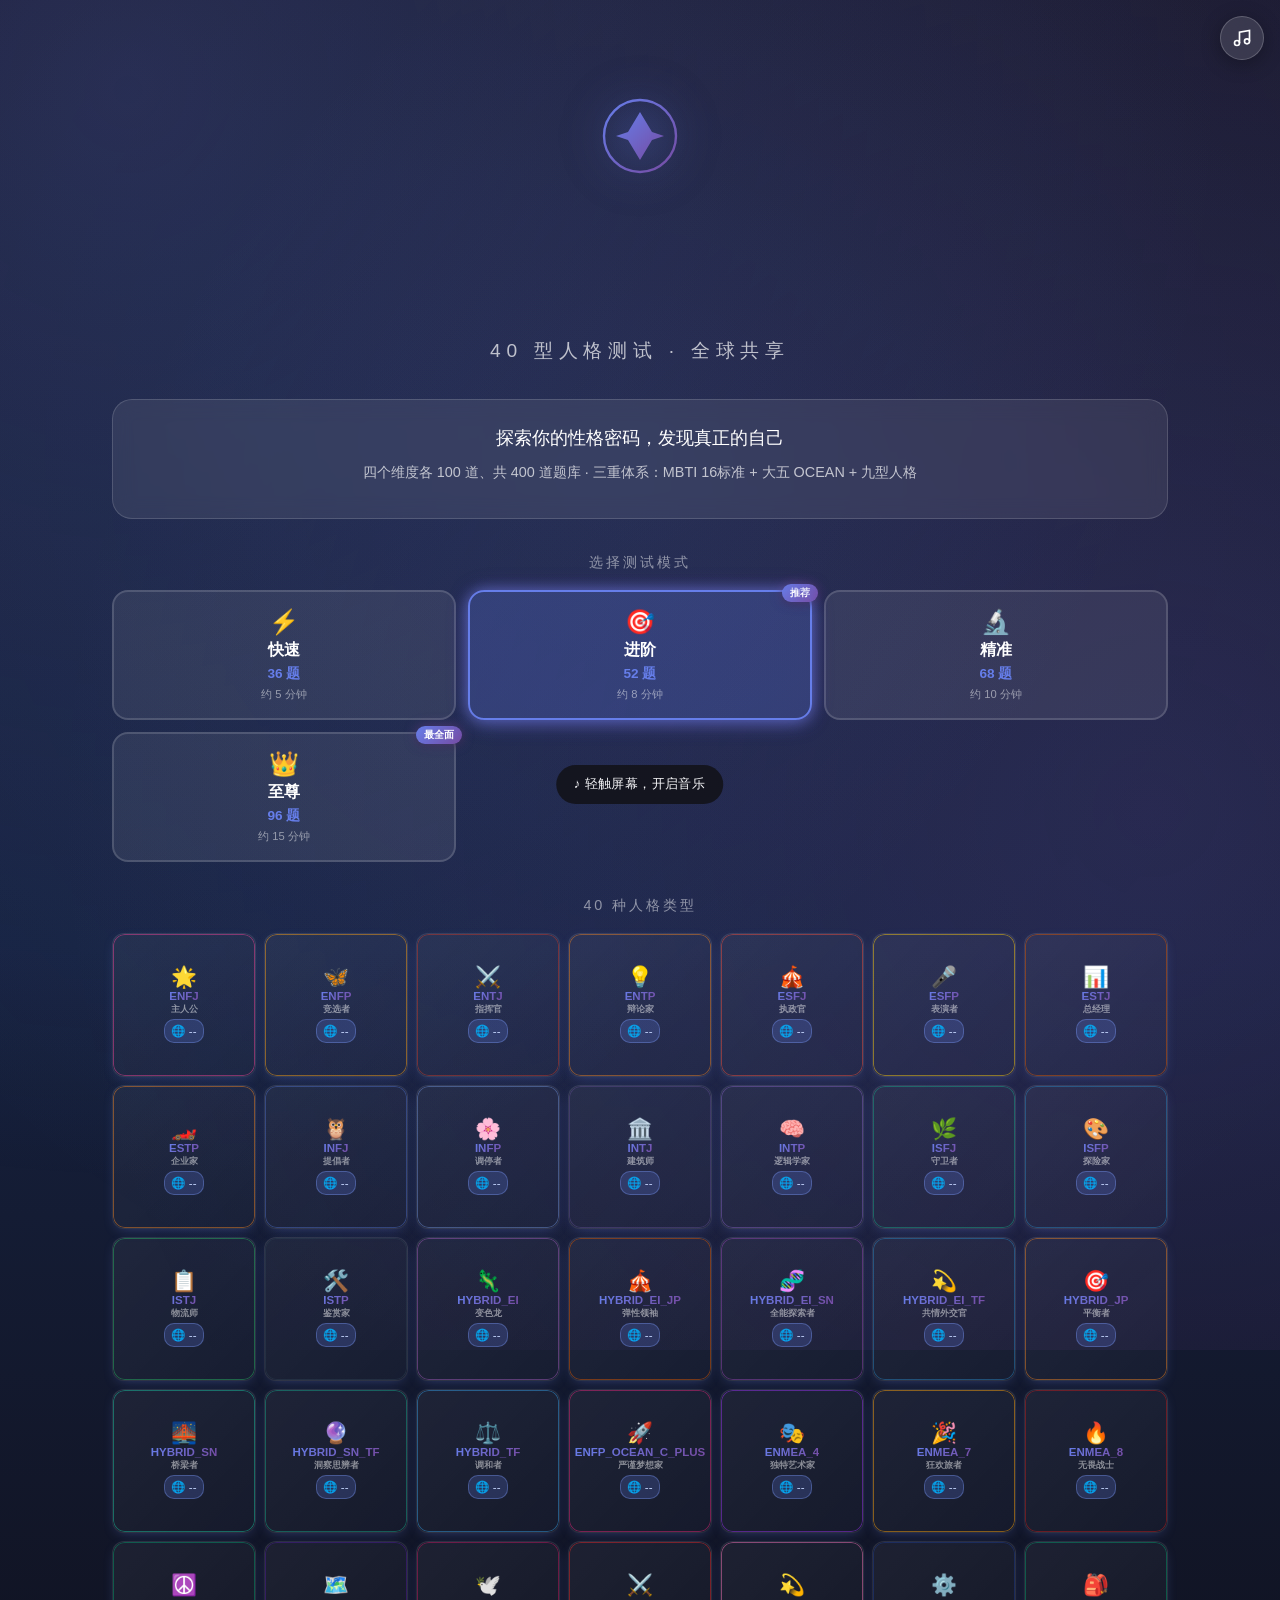
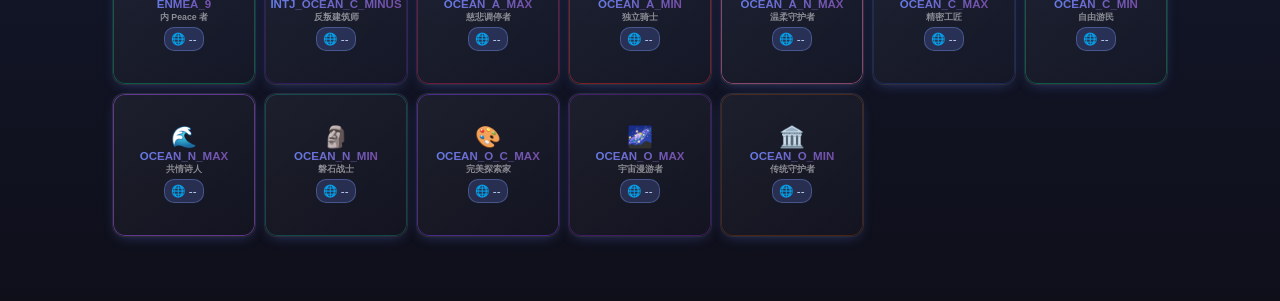
==== index.html @ ee08bfe9 "v39：紧急缓存升级" ====
<!DOCTYPE html>
<html lang="zh-CN">
<head>
<meta charset="UTF-8">
<meta http-equiv="Cache-Control" content="no-cache, no-store, must-revalidate">
<meta http-equiv="Pragma" content="no-cache">
<meta http-equiv="Expires" content="0">
<meta name="viewport" content="width=device-width, initial-scale=1.0, maximum-scale=1.0, user-scalable=no, viewport-fit=cover">
<meta name="description" content="MBTI 40型人格测试 - 大五+九型+MBTI 三重人格体系">
<meta name="theme-color" content="#0f0f1a">
<title>MBTI 40型人格测试 · v39</title>

<!-- 社交分享预览（微信内需公众号 JS-SDK 才能定制，此处覆盖 QQ / 微博 / Telegram / Discord 等） -->
<meta property="og:type" content="website">
<meta property="og:site_name" content="MBTI 40型人格测试">
<meta property="og:title" content="MBTI 40型人格测试 · 发现真正的自己">
<meta property="og:description" content="400 道题库 · 四维测评 + 大五 OCEAN + 九型人格，覆盖 40 种人格类型。几分钟测出你的人格密码。">
<meta property="og:url" content="https://kwdaj.github.io/mbti-40/">
<meta property="og:image" content="https://kwdaj.github.io/mbti-40/og-cover.png">
<meta property="og:image:width" content="1200">
<meta property="og:image:height" content="630">
<meta name="twitter:card" content="summary_large_image">
<meta name="twitter:title" content="MBTI 40型人格测试 · 发现真正的自己">
<meta name="twitter:description" content="400 道题库 · 四维测评 + 大五 OCEAN + 九型人格，覆盖 40 种人格类型。">
<meta name="twitter:image" content="https://kwdaj.github.io/mbti-40/og-cover.png">
<link rel="icon" href="data:image/svg+xml,%3Csvg xmlns='http://www.w3.org/2000/svg' viewBox='0 0 100 100'%3E%3Ctext y='.9em' font-size='88'%3E%E2%9C%A8%3C/text%3E%3C/svg%3E">
<link rel="apple-touch-icon" href="https://kwdaj.github.io/mbti-40/og-cover.png">
<link rel="stylesheet" href="styles.css?v=28">
</head>
<body>
<!-- 全局音乐控件 -->
<button id="musicBtn" class="music-btn" onclick="toggleMusic()" aria-label="音乐">
  <svg id="musicIcon" viewBox="0 0 24 24" fill="none" stroke="currentColor" stroke-width="2">
    <path d="M9 18V5l12-2v13"/><circle cx="6" cy="18" r="3"/><circle cx="18" cy="16" r="3"/>
  </svg>
  <div id="musicBars" class="music-bars hidden">
    <span></span><span></span><span></span><span></span>
  </div>
</button>

<div id="app">
  <!-- 首页 -->
  <section id="home" class="page active">
    <div class="bg-gradient"></div>
    <div class="content">
      <div class="logo-area">
        <div class="logo-icon">
          <svg viewBox="0 0 100 100" fill="none" xmlns="http://www.w3.org/2000/svg">
            <circle cx="50" cy="50" r="45" stroke="url(#grad)" stroke-width="3"/>
            <path d="M50 20 L65 45 L80 50 L65 55 L50 80 L35 55 L20 50 L35 45 Z" fill="url(#grad)"/>
            <defs>
              <linearGradient id="grad" x1="0%" y1="0%" x2="100%" y2="100%">
                <stop offset="0%" style="stop-color:#667eea;stop-opacity:1"/>
                <stop offset="100%" style="stop-color:#764ba2;stop-opacity:1"/>
              </linearGradient>
            </defs>
          </svg>
        </div>
        <h1 class="title">
          <span class="letter" style="animation-delay:0.05s">M</span><span class="letter" style="animation-delay:0.18s">B</span><span class="letter" style="animation-delay:0.31s">T</span><span class="letter" style="animation-delay:0.44s">I</span>
        </h1>
        <p class="subtitle">40 型人格测试 · 全球共享</p>
      </div>
      <div class="intro-card">
        <p>探索你的性格密码，发现真正的自己</p>
        <p class="intro-detail">四个维度各 100 道、共 400 道题库 · 三重体系：MBTI 16标准 + 大五 OCEAN + 九型人格</p>
      </div>

      <!-- 继续上次测试（有未完成记录时由 JS 渲染） -->
      <div id="resumeSlot"></div>

      <!-- 难度选择 -->
      <div class="mode-select">
        <div class="mode-title">选择测试模式</div>
        <div class="mode-options">
          <button class="mode-card" onclick="startTest('quick')">
            <div class="mode-icon">⚡</div>
            <div class="mode-name">快速</div>
            <div class="mode-count">36 题</div>
            <div class="mode-time">约 5 分钟</div>
          </button>
          <button class="mode-card selected" onclick="startTest('normal')">
            <div class="mode-badge">推荐</div>
            <div class="mode-icon">🎯</div>
            <div class="mode-name">进阶</div>
            <div class="mode-count">52 题</div>
            <div class="mode-time">约 8 分钟</div>
          </button>
          <button class="mode-card" onclick="startTest('precise')">
            <div class="mode-icon">🔬</div>
            <div class="mode-name">精准</div>
            <div class="mode-count">68 题</div>
            <div class="mode-time">约 10 分钟</div>
          </button>
          <button class="mode-card" onclick="startTest('supreme')">
            <div class="mode-badge">最全面</div>
            <div class="mode-icon">👑</div>
            <div class="mode-name">至尊</div>
            <div class="mode-count">96 题</div>
            <div class="mode-time">约 15 分钟</div>
          </button>
        </div>
      </div>

      <!-- 我测过的类型（有历史时由 JS 渲染） -->
      <div id="historySlot"></div>

      <div class="persona-preview">
        <div class="preview-title">40 种人格类型</div>
        <div class="preview-grid" id="previewGrid"></div>
      </div>
    </div>
  </section>

  <!-- 测试页面 -->
  <section id="test" class="page">
    <div class="test-header">
      <button class="btn-back" onclick="goHome()">
        <svg width="24" height="24" viewBox="0 0 24 24" fill="none" stroke="currentColor" stroke-width="2">
          <path d="M19 12H5M12 19l-7-7 7-7"/>
        </svg>
      </button>
      <div class="progress-wrap">
        <div class="progress-bar">
          <div class="progress-fill" id="progressFill"></div>
        </div>
        <span class="progress-text" id="progressText">1 / 36</span>
      </div>
    </div>
    <div class="test-content">
      <div class="question-area" id="questionArea">
        <h2 class="question-text" id="questionText"></h2>
        <p class="question-dimension" id="questionDimension"></p>
      </div>
      <div class="options-area" id="optionsArea"></div>
      <button id="prevBtn" class="prev-question-btn" onclick="prevQuestion()" style="display:none;">
        ← 返回上一题
      </button>
    </div>
  </section>

  <!-- 结果页面 -->
  <section id="result" class="page">
    <div class="result-header">
      <button class="btn-back" onclick="goHome()">
        <svg width="24" height="24" viewBox="0 0 24 24" fill="none" stroke="currentColor" stroke-width="2">
          <path d="M19 12H5M12 19l-7-7 7-7"/>
        </svg>
      </button>
      <span class="header-title">测试结果</span>
    </div>
    <div class="result-content" id="resultContent"></div>
  </section>
</div>

<div id="personalityModal" class="personality-modal">
  <div class="pm-sheet">
    <div id="personalityModalBody"></div>
  </div>
</div>

<!-- 分享图弹层 -->
<div id="shareModal" class="share-modal">
  <div class="share-sheet">
    <button class="share-close" onclick="closeShareCard()" aria-label="关闭">✕</button>
    <div class="share-preview" id="sharePreview"></div>
    <div class="share-tip" id="shareTip"></div>
    <div class="share-actions">
      <button class="btn-action primary" id="shareSaveBtn">💾 保存图片</button>
      <button class="btn-action" id="shareCopyBtn">🔗 复制文案</button>
      <button class="btn-action" id="shareSystemBtn" style="display:none;">📤 系统分享</button>
    </div>
  </div>
</div>

<script src="mbti-data.js?v=23"></script>
<script src="app.js?v=35"></script>
</body>
</html>
---- styles.css ----
/* ===== 全局样式 ===== */
* {
  margin: 0;
  padding: 0;
  box-sizing: border-box;
  -webkit-tap-highlight-color: transparent;
}

:root {
  --primary: #667eea;
  --primary-dark: #5a67d8;
  --secondary: #764ba2;
  --gradient: linear-gradient(135deg, #667eea 0%, #764ba2 100%);
  --gradient-2: linear-gradient(135deg, #f093fb 0%, #f5576c 100%);
  --gradient-3: linear-gradient(135deg, #4facfe 0%, #00f2fe 100%);
  --bg: #0f0f1a;
  --card-bg: rgba(255, 255, 255, 0.08);
  --card-border: rgba(255, 255, 255, 0.15);
  --text: #ffffff;
  --text-secondary: rgba(255, 255, 255, 0.7);
  --text-muted: rgba(255, 255, 255, 0.5);
  --safe-top: env(safe-area-inset-top, 0px);
  --safe-bottom: env(safe-area-inset-bottom, 0px);
}

html {
  font-size: 16px;
  scroll-behavior: smooth;
}

body {
  font-family: -apple-system, BlinkMacSystemFont, 'Segoe UI', 'PingFang SC', 'Hiragino Sans GB', 'Microsoft YaHei', sans-serif;
  background: var(--bg);
  color: var(--text);
  min-height: 100vh;
  min-height: 100dvh;
  overflow-x: hidden;
  line-height: 1.6;
  -webkit-font-smoothing: antialiased;
}

#app {
  position: relative;
  width: 100%;
  min-height: 100vh;
  min-height: 100dvh;
}

.page {
  position: absolute;
  top: 0;
  left: 0;
  width: 100%;
  min-height: 100vh;
  min-height: 100dvh;
  opacity: 0;
  visibility: hidden;
  transition: opacity 0.4s ease, visibility 0.4s ease;
  overflow-y: auto;
  overflow-x: hidden;
  padding-top: var(--safe-top);
  padding-bottom: var(--safe-bottom);
}

.page.active {
  opacity: 1;
  visibility: visible;
}

/* ===== 首页 ===== */
#home {
  background: linear-gradient(180deg, #1a1a2e 0%, #16213e 50%, #0f0f1a 100%);
}

.bg-gradient {
  position: fixed;
  top: -50%;
  left: -50%;
  width: 200%;
  height: 200%;
  background: radial-gradient(circle at 30% 30%, rgba(102, 126, 234, 0.18) 0%, transparent 50%),
              radial-gradient(circle at 70% 70%, rgba(118, 75, 162, 0.18) 0%, transparent 50%),
              radial-gradient(circle at 50% 50%, rgba(79, 172, 254, 0.06) 0%, transparent 60%);
  z-index: 0;
  pointer-events: none;
  animation: bgDrift 22s ease-in-out infinite alternate;
}

@keyframes bgDrift {
  0%   { transform: translate(0, 0) scale(1); }
  25%  { transform: translate(-2%, 1%) scale(1.03); }
  50%  { transform: translate(1%, -2%) scale(1); }
  75%  { transform: translate(-1%, 2%) scale(1.02); }
  100% { transform: translate(2%, -1%) scale(1.05); }
}

.content {
  position: relative;
  z-index: 1;
  max-width: 800px;
  margin: 0 auto;
  padding: 2rem 1.25rem 3rem;
}

.logo-area {
  text-align: center;
  padding: 3rem 0 2rem;
}

.logo-icon {
  width: 80px;
  height: 80px;
  margin: 0 auto 1.5rem;
  filter: drop-shadow(0 0 20px rgba(102, 126, 234, 0.5));
}

.logo-icon svg {
  width: 100%;
  height: 100%;
  animation: logoSpin 12s linear infinite, logoGlow 4s ease-in-out infinite;
}

@keyframes logoSpin {
  from { transform: rotate(0deg); }
  to   { transform: rotate(360deg); }
}
@keyframes logoGlow {
  0%, 100% { filter: drop-shadow(0 0 15px rgba(102, 126, 234, 0.4)); }
  50%      { filter: drop-shadow(0 0 28px rgba(102, 126, 234, 0.85)); }
}

.title {
  font-size: 3.5rem;
  font-weight: 800;
  background: var(--gradient);
  -webkit-background-clip: text;
  -webkit-text-fill-color: transparent;
  background-clip: text;
  letter-spacing: 0.1em;
  display: inline-flex;
  gap: 0.05em;
}

.title .letter {
  opacity: 0;
  transform: translateY(18px);
  animation: letterIn 0.7s ease forwards;
}

@keyframes letterIn {
  to { opacity: 1; transform: translateY(0); }
}

.subtitle {
  font-size: 1.2rem;
  color: var(--text-secondary);
  margin-top: 0.5rem;
  letter-spacing: 0.3em;
  opacity: 0;
  animation: fadeUp 0.8s ease 0.55s forwards;
}

@keyframes fadeUp {
  to { opacity: 1; transform: translateY(0); }
}

.intro-card {
  background: var(--card-bg);
  border: 1px solid var(--card-border);
  border-radius: 20px;
  padding: 1.5rem;
  backdrop-filter: blur(10px);
  margin-bottom: 2rem;
  text-align: center;
  opacity: 0;
  transform: translateY(20px);
  animation: fadeUp 0.8s ease 0.7s forwards;
}

.intro-card p {
  font-size: 1.1rem;
  margin-bottom: 0.5rem;
}

.intro-detail {
  font-size: 0.9rem !important;
  color: var(--text-secondary);
  line-height: 1.8;
}

.btn-start {
  display: flex;
  align-items: center;
  justify-content: center;
  gap: 0.5rem;
  width: 100%;
  padding: 1rem 2rem;
  font-size: 1.1rem;
  font-weight: 600;
  color: white;
  background: var(--gradient);
  border: none;
  border-radius: 50px;
  cursor: pointer;
  box-shadow: 0 10px 30px rgba(102, 126, 234, 0.4);
  transition: transform 0.2s ease, box-shadow 0.2s ease;
  margin-bottom: 2.5rem;
}

.btn-start:hover,
.btn-start:active {
  transform: translateY(-2px);
  box-shadow: 0 15px 40px rgba(102, 126, 234, 0.5);
}

.btn-start svg {
  transition: transform 0.2s ease;
}

.btn-start:hover svg {
  transform: translateX(4px);
}

/* 人格预览网格 */
.persona-preview {
  margin-top: 1rem;
}

.preview-title {
  text-align: center;
  font-size: 0.9rem;
  color: var(--text-muted);
  margin-bottom: 1rem;
  letter-spacing: 0.2em;
}

.preview-grid {
  display: grid;
  /* minmax(0,1fr) 才能让长代码（如 ENFP_OCEAN_C_PLUS）不把列撑宽 */
  grid-template-columns: repeat(5, minmax(0, 1fr));
  gap: 0.3rem;
}

.preview-item {
  aspect-ratio: 1;
  min-width: 0;
  overflow: hidden;
  background: var(--card-bg);
  border: 1px solid var(--card-border);
  border-radius: 12px;
  display: flex;
  flex-direction: column;
  align-items: center;
  justify-content: center;
  font-weight: 700;
  font-size: 0.75rem;
  transition: all 0.3s cubic-bezier(0.34, 1.56, 0.64, 1);
  cursor: pointer;
  opacity: 0;
  transform: translateY(16px) scale(0.9);
  animation: previewIn 0.55s cubic-bezier(0.34, 1.56, 0.64, 1) forwards;
  animation-delay: calc(var(--i, 0) * 0.03s + 1.0s);
}

.preview-item:hover {
  transform: scale(1.08) translateY(-2px);
  border-color: var(--primary);
  box-shadow: 0 4px 16px rgba(102, 126, 234, 0.3);
}

@keyframes previewIn {
  to { opacity: 1; transform: translateY(0) scale(1); }
}

.preview-item .code {
  font-size: 0.85rem;
  max-width: 100%;
  overflow-wrap: anywhere;
  text-align: center;
  line-height: 1.1;
  background: var(--gradient);
  -webkit-background-clip: text;
  -webkit-text-fill-color: transparent;
  background-clip: text;
}

.preview-item .name {
  font-size: 0.55rem;
  color: var(--text-muted);
  margin-top: 2px;
  text-align: center;
  line-height: 1.2;
}

/* ===== 测试页面 ===== */
#test {
  background: linear-gradient(180deg, #1a1a2e 0%, #0f0f1a 100%);
}

.test-header {
  position: sticky;
  top: 0;
  display: flex;
  align-items: center;
  gap: 1rem;
  padding: 1rem 1.25rem;
  background: rgba(15, 15, 26, 0.9);
  backdrop-filter: blur(10px);
  z-index: 10;
}

.btn-back {
  width: 40px;
  height: 40px;
  border-radius: 50%;
  border: 1px solid var(--card-border);
  background: var(--card-bg);
  color: var(--text);
  cursor: pointer;
  display: flex;
  align-items: center;
  justify-content: center;
  flex-shrink: 0;
  transition: background 0.2s ease;
}

.btn-back:hover {
  background: rgba(255, 255, 255, 0.15);
}

.progress-wrap {
  flex: 1;
  display: flex;
  align-items: center;
  gap: 0.75rem;
}

.progress-bar {
  flex: 1;
  height: 8px;
  background: rgba(255, 255, 255, 0.08);
  border-radius: 4px;
  overflow: visible;
  position: relative;
}

.progress-fill {
  height: 100%;
  background: linear-gradient(90deg, #2563eb, #3b82f6, #60a5fa);
  border-radius: 4px;
  transition: width 0.5s cubic-bezier(0.4, 0, 0.2, 1);
  box-shadow: 0 0 12px rgba(59, 130, 246, 0.6);
  position: relative;
  overflow: hidden;
}

.progress-fill::after {
  content: '';
  position: absolute;
  top: 0;
  left: -100%;
  width: 100%;
  height: 100%;
  background: linear-gradient(90deg, transparent, rgba(255,255,255,0.45), transparent);
  animation: progressShine 2.5s ease-in-out infinite;
}

@keyframes progressShine {
  0%   { left: -100%; }
  60%  { left: 200%; }
  100% { left: 200%; }
}

/* 进度条末端呼吸脉冲点 */
.progress-pulse {
  position: absolute;
  top: 50%;
  transform: translateY(-50%);
  right: 0;
  width: 10px;
  height: 10px;
  border-radius: 50%;
  background: #60a5fa;
  box-shadow: 0 0 8px rgba(96, 165, 250, 0.9), 0 0 16px rgba(59, 130, 246, 0.6);
  animation: pulseBreath 1.6s ease-in-out infinite;
  pointer-events: none;
  margin-right: -5px;
}

@keyframes pulseBreath {
  0%, 100% { transform: translateY(-50%) scale(1); opacity: 1; box-shadow: 0 0 8px rgba(96, 165, 250, 0.9), 0 0 16px rgba(59, 130, 246, 0.6); }
  50%      { transform: translateY(-50%) scale(1.5); opacity: 0.6; box-shadow: 0 0 16px rgba(96, 165, 250, 1), 0 0 28px rgba(59, 130, 246, 0.8); }
}

/* 外层光晕 */
.progress-pulse::before {
  content: '';
  position: absolute;
  top: 50%;
  left: 50%;
  transform: translate(-50%, -50%);
  width: 100%;
  height: 100%;
  border-radius: 50%;
  background: #3b82f6;
  animation: pulseRing 1.6s ease-out infinite;
  z-index: -1;
}

@keyframes pulseRing {
  0%   { transform: translate(-50%, -50%) scale(1); opacity: 0.5; }
  100% { transform: translate(-50%, -50%) scale(3.5); opacity: 0; }
}

.progress-text {
  font-size: 0.85rem;
  color: var(--text-secondary);
  font-weight: 600;
  min-width: 42px;
}

.test-content {
  max-width: 600px;
  margin: 0 auto;
  padding: 2rem 1.25rem;
}

.question-area {
  text-align: center;
  margin-bottom: 2.5rem;
  animation: fadeInUp 0.5s ease;
}

@keyframes fadeInUp {
  from {
    opacity: 0;
    transform: translateY(20px);
  }
  to {
    opacity: 1;
    transform: translateY(0);
  }
}

.question-text {
  font-size: 1.4rem;
  font-weight: 600;
  line-height: 1.5;
  margin-bottom: 1rem;
}

.question-dimension {
  font-size: 0.8rem;
  color: var(--text-muted);
  letter-spacing: 0.2em;
}

.options-area {
  display: flex;
  flex-direction: column;
  gap: 1rem;
}

/* 返回上一题按钮 */
.prev-question-btn {
  margin-top: 1rem;
  align-self: center;
  padding: 0.6rem 1.2rem;
  background: transparent;
  border: 1px solid var(--card-border);
  border-radius: 999px;
  color: var(--text-dim, #aaa);
  font-size: 0.85rem;
  cursor: pointer;
  transition: all 0.2s ease;
}

.prev-question-btn:hover {
  background: rgba(255, 255, 255, 0.08);
  color: var(--text);
  border-color: rgba(255, 255, 255, 0.3);
}

.option-btn {
  width: 100%;
  padding: 1.25rem 1.5rem;
  background: var(--card-bg);
  border: 2px solid var(--card-border);
  border-radius: 16px;
  color: var(--text);
  font-size: 1rem;
  text-align: left;
  cursor: pointer;
  transition: all 0.3s cubic-bezier(0.34, 1.56, 0.64, 1);
  position: relative;
  overflow: hidden;
  opacity: 0;
  transform: translateX(-20px);
  animation: optionIn 0.5s cubic-bezier(0.34, 1.56, 0.64, 1) forwards;
}

@keyframes optionIn {
  to { opacity: 1; transform: translateX(0); }
}

#optionsArea .option-btn:nth-child(1) { animation-delay: 0.05s; }
#optionsArea .option-btn:nth-child(2) { animation-delay: 0.14s; }
#optionsArea .option-btn:nth-child(3) { animation-delay: 0.23s; }
#optionsArea .option-btn:nth-child(4) { animation-delay: 0.32s; }

.option-btn::before {
  content: '';
  position: absolute;
  top: 0;
  left: 0;
  width: 4px;
  height: 100%;
  background: var(--gradient);
  opacity: 0;
  transition: opacity 0.25s ease;
}

.option-btn:hover,
.option-btn:active {
  background: rgba(255, 255, 255, 0.12);
  border-color: var(--primary);
  transform: translateX(4px);
}

.option-btn:hover::before {
  opacity: 1;
}

.option-btn.selected {
  background: rgba(102, 126, 234, 0.25);
  border-color: var(--primary);
  transform: translateX(4px);
  box-shadow: 0 0 0 3px rgba(102, 126, 234, 0.2),
              0 0 25px rgba(102, 126, 234, 0.35);
  animation: selectedPulse 0.6s ease;
}

@keyframes selectedPulse {
  0%   { box-shadow: 0 0 0 0 rgba(102, 126, 234, 0.7); }
  60%  { box-shadow: 0 0 0 12px rgba(102, 126, 234, 0); }
  100% { box-shadow: 0 0 0 3px rgba(102, 126, 234, 0.2), 0 0 25px rgba(102, 126, 234, 0.35); }
}

.option-label {
  display: inline-block;
  font-weight: 700;
  margin-right: 0.5rem;
  color: var(--primary);
}

/* ===== 结果页面 ===== */
#result {
  background: linear-gradient(180deg, #1a1a2e 0%, #16213e 50%, #0f0f1a 100%);
}

.result-header {
  position: sticky;
  top: 0;
  display: flex;
  align-items: center;
  gap: 1rem;
  padding: 1rem 1.25rem;
  background: rgba(15, 15, 26, 0.9);
  backdrop-filter: blur(10px);
  z-index: 10;
}

.header-title {
  font-size: 1rem;
  font-weight: 600;
  color: var(--text-secondary);
}

.result-content {
  max-width: 700px;
  margin: 0 auto;
  padding: 1rem 1.25rem 3rem;
}

.result-hero {
  text-align: center;
  padding: 2rem 1rem;
  margin-bottom: 2rem;
}

.result-code {
  font-size: 4rem;
  font-weight: 800;
  letter-spacing: 0.15em;
  line-height: 1;
  margin-bottom: 0.5rem;
}

.result-code .char {
  display: inline-block;
  animation: charInGlow 0.7s cubic-bezier(0.34, 1.56, 0.64, 1) forwards;
  opacity: 0;
  transform: translateY(30px) scale(0.6);
  text-shadow: 0 0 0 rgba(255,255,255,0);
}

@keyframes charInGlow {
  0%   { opacity: 0; transform: translateY(30px) scale(0.6); text-shadow: 0 0 0 rgba(255,255,255,0); }
  50%  { opacity: 1; transform: translateY(-6px) scale(1.15); text-shadow: 0 0 30px rgba(102, 126, 234, 0.9), 0 0 60px rgba(118, 75, 162, 0.5); }
  100% { opacity: 1; transform: translateY(0) scale(1); text-shadow: 0 0 15px rgba(102, 126, 234, 0.4); }
}

.result-name {
  font-size: 1.3rem;
  color: var(--text-secondary);
  margin-bottom: 1rem;
}

.result-tagline {
  font-size: 1rem;
  color: var(--text-muted);
  font-style: italic;
}

.result-section {
  background: var(--card-bg);
  border: 1px solid var(--card-border);
  border-radius: 16px;
  padding: 1.5rem;
  margin-bottom: 1rem;
  backdrop-filter: blur(10px);
  opacity: 0;
  transform: translateY(24px);
  animation: sectionIn 0.7s cubic-bezier(0.34, 1.56, 0.64, 1) forwards;
}

.result-section:nth-of-type(1) { animation-delay: 0.6s; }
.result-section:nth-of-type(2) { animation-delay: 1.2s; }
.result-section:nth-of-type(3) { animation-delay: 1.5s; }
.result-section:nth-of-type(4) { animation-delay: 1.8s; }
.result-section:nth-of-type(5) { animation-delay: 2.1s; }
.result-section:nth-of-type(6) { animation-delay: 2.4s; }

@keyframes sectionIn {
  to { opacity: 1; transform: translateY(0); }
}

.result-section h3 {
  font-size: 1.1rem;
  margin-bottom: 1rem;
  display: flex;
  align-items: center;
  gap: 0.5rem;
}

.result-section h3::before {
  content: '';
  width: 4px;
  height: 20px;
  background: var(--gradient);
  border-radius: 2px;
}

.result-section p {
  color: var(--text-secondary);
  line-height: 1.8;
  font-size: 0.95rem;
}

.traits-grid {
  display: grid;
  grid-template-columns: repeat(2, 1fr);
  gap: 0.75rem;
}

.trait-item {
  padding: 0.75rem;
  background: rgba(255, 255, 255, 0.05);
  border-radius: 10px;
  text-align: center;
}

.trait-label {
  font-size: 0.75rem;
  color: var(--text-muted);
  margin-bottom: 0.25rem;
}

.trait-value {
  font-weight: 700;
  font-size: 0.95rem;
}

.dimension-bars {
  display: flex;
  flex-direction: column;
  gap: 1rem;
}

.dimension-item {
  display: flex;
  flex-direction: column;
  gap: 0.5rem;
}

.dimension-labels {
  display: flex;
  justify-content: space-between;
  font-size: 0.8rem;
  font-weight: 600;
}

.dimension-labels .left {
  color: var(--primary);
}

.dimension-labels .right {
  color: var(--secondary);
}

.dimension-bar {
  height: 10px;
  background: rgba(255, 255, 255, 0.1);
  border-radius: 5px;
  overflow: hidden;
  position: relative;
}

.dimension-fill {
  height: 100%;
  border-radius: 5px;
  transition: width 1s ease;
  background: var(--gradient);
}

.share-row {
  display: flex;
  gap: 0.75rem;
  margin-top: 1.5rem;
}

.btn-action {
  flex: 1;
  padding: 0.85rem 1rem;
  font-size: 0.95rem;
  font-weight: 600;
  border-radius: 12px;
  cursor: pointer;
  border: 2px solid var(--card-border);
  background: var(--card-bg);
  color: var(--text);
  transition: all 0.2s ease;
  display: flex;
  align-items: center;
  justify-content: center;
  gap: 0.5rem;
}

.btn-action:hover {
  border-color: var(--primary);
  background: rgba(102, 126, 234, 0.2);
}

.btn-action.primary {
  background: var(--gradient);
  border-color: transparent;
}

.btn-action.primary:hover {
  box-shadow: 0 10px 30px rgba(102, 126, 234, 0.4);
}

/* ===== 响应式适配 ===== */
@media (min-width: 600px) {
  .title { font-size: 4.5rem; }
  .preview-grid { grid-template-columns: repeat(6, minmax(0, 1fr)); gap: 0.5rem; }
  .preview-item .name { font-size: 0.6rem; }
  .preview-item .code { font-size: 0.8rem; }
  .question-text { font-size: 1.6rem; }
  .result-code { font-size: 5rem; }
  .result-name { font-size: 1.5rem; }
}

@media (min-width: 900px) {
  .title { font-size: 5rem; }
  .content { max-width: 1120px; padding: 3rem 2rem 4rem; }
  .preview-grid { grid-template-columns: repeat(7, minmax(0, 1fr)); gap: 0.5rem; }
  .preview-item .code { font-size: 0.72rem; }
  .preview-item .name { font-size: 0.55rem; }
  .question-text { font-size: 1.8rem; }
  .result-code { font-size: 6rem; }
}

/* 手机端：固定 5 列，与电脑一致，靠缩小图标/字号塞进屏幕 */
@media (max-width: 599px) {
  .preview-grid { grid-template-columns: repeat(5, minmax(0, 1fr)); gap: 0.26rem; }
  .preview-item {
    aspect-ratio: auto;
    padding: 0.32rem 0.1rem;
    border-radius: 9px;
  }
  .preview-item .icon { font-size: 0.92rem; margin-bottom: 1px; }
  .preview-item .code { font-size: 0.52rem; line-height: 1.05; letter-spacing: -0.01em; }
  .preview-item .name { font-size: 0.44rem; margin-top: 1px; line-height: 1.1; }
  .preview-count { font-size: 0.42rem; margin-top: 2px; padding: 0 3px; border-radius: 6px; }
}

@media (max-width: 380px) {
  .preview-grid { grid-template-columns: repeat(5, minmax(0, 1fr)); gap: 0.2rem; }
  .preview-item .name { font-size: 0.4rem; }
  .preview-item .code { font-size: 0.46rem; }
  .preview-item .icon { font-size: 0.82rem; }
  .preview-count { font-size: 0.38rem; padding: 0 2px; }
  .question-text { font-size: 1.2rem; }
  .result-code { font-size: 3rem; }
  .traits-grid { grid-template-columns: 1fr; }
}

/* ===== 难度选择 ===== */
.mode-select {
  margin-bottom: 2rem;
}

.mode-title {
  text-align: center;
  font-size: 0.9rem;
  color: var(--text-muted);
  margin-bottom: 1rem;
  letter-spacing: 0.2em;
}

.mode-options {
  display: grid;
  grid-template-columns: repeat(3, 1fr);
  gap: 0.75rem;
}

.mode-card {
  position: relative;
  background: var(--card-bg);
  border: 2px solid var(--card-border);
  border-radius: 16px;
  padding: 1rem 0.5rem;
  color: var(--text);
  cursor: pointer;
  transition: all 0.3s cubic-bezier(0.34, 1.56, 0.64, 1);
  display: flex;
  flex-direction: column;
  align-items: center;
  gap: 0.25rem;
  opacity: 0;
  transform: translateY(24px) scale(0.92);
  animation: cardEnter 0.7s cubic-bezier(0.34, 1.56, 0.64, 1) forwards;
}

.mode-card:nth-child(1) { animation-delay: 0.1s; }
.mode-card:nth-child(2) { animation-delay: 0.25s; }
.mode-card:nth-child(3) { animation-delay: 0.4s; }

@keyframes cardEnter {
  to { opacity: 1; transform: translateY(0) scale(1); }
}

.mode-card:hover,
.mode-card:active {
  border-color: var(--primary);
  background: rgba(102, 126, 234, 0.15);
  transform: translateY(-6px) scale(1.03);
  box-shadow: 0 8px 30px rgba(102, 126, 234, 0.35),
              0 0 0 1px rgba(102, 126, 234, 0.3) inset;
}

.mode-card.selected {
  border-color: var(--primary);
  background: rgba(102, 126, 234, 0.25);
  box-shadow: 0 5px 20px rgba(102, 126, 234, 0.3);
}

.mode-badge {
  position: absolute;
  top: -8px;
  right: -8px;
  background: var(--gradient);
  font-size: 0.65rem;
  padding: 2px 8px;
  border-radius: 10px;
  font-weight: 700;
  white-space: nowrap;
}

.mode-icon {
  font-size: 1.5rem;
}

.mode-name {
  font-size: 1rem;
  font-weight: 700;
}

.mode-count {
  font-size: 0.85rem;
  color: var(--primary);
  font-weight: 600;
}

.mode-time {
  font-size: 0.7rem;
  color: var(--text-muted);
}

/* ===== 雷达图 ===== */
.radar-section {
  display: flex;
  flex-direction: column;
  align-items: center;
}

.radar-container {
  width: 100%;
  max-width: 360px;
  aspect-ratio: 1;
  margin: 0 auto;
}

.radar-container svg {
  width: 100%;
  height: 100%;
}

.radar-label {
  font-size: 0.8rem;
  font-weight: 600;
  fill: var(--text-secondary);
}

.radar-label .dim-full {
  font-size: 0.65rem;
  fill: var(--text-muted);
  font-weight: 400;
}

.radar-fill {
  fill: rgba(102, 126, 234, 0.3);
  stroke: #667eea;
  stroke-width: 2.5;
  animation: radarDraw 1.6s cubic-bezier(0.4, 0, 0.2, 1) 0.3s forwards, radarFillIn 1s ease 0.3s forwards;
  stroke-dasharray: 2000;
  stroke-dashoffset: 2000;
  opacity: 0;
}

@keyframes radarDraw {
  to { stroke-dashoffset: 0; }
}

@keyframes radarFillIn {
  from { opacity: 0; }
  to   { opacity: 1; }
}

.radar-dot {
  fill: #667eea;
  stroke: #fff;
  stroke-width: 2;
  animation: dotPop 0.4s cubic-bezier(0.34, 1.56, 0.64, 1) forwards;
  opacity: 0;
  transform-origin: center;
}

@keyframes dotPop {
  to { opacity: 1; }
}

.radar-dot {
  fill: #667eea;
  stroke: #fff;
  stroke-width: 2;
  filter: drop-shadow(0 0 4px rgba(102, 126, 234, 0.8));
  animation: dotPop 0.4s cubic-bezier(0.34, 1.56, 0.64, 1) forwards;
  opacity: 0;
}

svg .radar-dot:nth-child(1) { animation-delay: 0.5s; }
svg .radar-dot:nth-child(2) { animation-delay: 0.6s; }
svg .radar-dot:nth-child(3) { animation-delay: 0.7s; }
svg .radar-dot:nth-child(4) { animation-delay: 0.8s; }
svg .radar-dot:nth-child(5) { animation-delay: 0.9s; }
svg .radar-dot:nth-child(6) { animation-delay: 1.0s; }
svg .radar-dot:nth-child(7) { animation-delay: 1.1s; }
svg .radar-dot:nth-child(8) { animation-delay: 1.2s; }

.radar-grid {
  fill: none;
  stroke: rgba(255, 255, 255, 0.1);
  stroke-width: 1;
}

.radar-axis {
  stroke: rgba(255, 255, 255, 0.08);
  stroke-width: 1;
}

.radar-legend {
  display: flex;
  flex-wrap: wrap;
  justify-content: center;
  gap: 0.5rem 1rem;
  margin-top: 1rem;
}

.radar-legend-item {
  font-size: 0.75rem;
  color: var(--text-secondary);
  display: flex;
  align-items: center;
  gap: 0.3rem;
}

.radar-legend-dot {
  width: 8px;
  height: 8px;
  border-radius: 50%;
}

/* 安全区适配 */
@supports (padding: max(0px)) {
  .test-header, .result-header {
    padding-top: max(1rem, env(safe-area-inset-top, 0px) + 0.5rem);
  }
}

/* ===== 音乐控件 ===== */
.music-btn {
  position: fixed;
  top: max(16px, env(safe-area-inset-top, 0px) + 16px);
  right: 16px;
  width: 44px;
  height: 44px;
  border-radius: 50%;
  background: rgba(255, 255, 255, 0.12);
  backdrop-filter: blur(10px);
  border: 1px solid rgba(255, 255, 255, 0.2);
  color: #fff;
  cursor: pointer;
  display: flex;
  align-items: center;
  justify-content: center;
  gap: 4px;
  z-index: 1000;
  transition: all 0.3s ease;
  box-shadow: 0 4px 20px rgba(0, 0, 0, 0.3);
}

/* 测试/结果页时，音乐按钮往右移，避开进度条右端 */
.page.active#test ~ .music-btn,
.page.active#result ~ .music-btn {
  right: 12px;
  top: auto;
  bottom: max(16px, env(safe-area-inset-bottom, 0px) + 16px);
}
/* 直接放在 body 下的 music-btn（因为 page 是 section，CSS 兄弟选择器选不到）*/
body.test-active .music-btn,
body.result-active .music-btn {
  top: auto !important;
  bottom: max(16px, env(safe-area-inset-bottom, 0px) + 16px) !important;
  right: 16px !important;
}

.music-btn:hover {
  background: rgba(255, 255, 255, 0.22);
  transform: scale(1.05);
}

.music-btn svg {
  width: 20px;
  height: 20px;
  transition: transform 0.3s ease;
}

.music-btn.playing svg {
  animation: spin-icon 6s linear infinite;
}

@keyframes spin-icon {
  from { transform: rotate(0); }
  to   { transform: rotate(360deg); }
}

.music-btn.muted svg {
  opacity: 0.4;
}

.music-bars {
  display: flex;
  align-items: flex-end;
  gap: 2px;
  height: 18px;
}

.music-bars.hidden {
  display: none;
}

.music-bars span {
  display: block;
  width: 3px;
  background: linear-gradient(180deg, #667eea, #764ba2);
  border-radius: 2px;
  animation: bar-bounce 1s ease-in-out infinite;
}

.music-bars span:nth-child(1) { animation-delay: 0s; height: 8px; }
.music-bars span:nth-child(2) { animation-delay: 0.15s; height: 14px; }
.music-bars span:nth-child(3) { animation-delay: 0.3s; height: 10px; }
.music-bars span:nth-child(4) { animation-delay: 0.45s; height: 16px; }

@keyframes bar-bounce {
  0%, 100% { transform: scaleY(0.3); }
  50%      { transform: scaleY(1); }
}

/* ===== 预览卡片图标 ===== */
.preview-item {
  position: relative;
  background: linear-gradient(135deg, rgba(255,255,255,0.05), rgba(255,255,255,0.02));
  border: 1px solid rgba(255,255,255,0.08);
}
.preview-item::before {
  content: '';
  position: absolute; inset: 0;
  border-radius: inherit;
  border: 1px solid transparent;
  background: linear-gradient(var(--hero, #667eea), var(--hero, #764ba2)) border-box;
  -webkit-mask: linear-gradient(#fff 0 0) padding-box, linear-gradient(#fff 0 0);
  -webkit-mask-composite: xor;
  mask-composite: exclude;
  opacity: 0.5;
  pointer-events: none;
  transition: opacity 0.2s;
}
.preview-item:hover::before { opacity: 1; }
.preview-item .icon {
  font-size: 1.3rem;
  line-height: 1;
  margin-bottom: 2px;
}
.preview-count {
  font-size: 0.72rem;
  color: #c8d8ff;
  margin-top: 4px;
  padding: 2px 6px;
  background: rgba(102,126,234,0.22);
  border: 1px solid rgba(130,160,255,0.35);
  border-radius: 10px;
  opacity: 1;
  letter-spacing: 0.02em;
  font-weight: 500;
}

/* ===== 计数徽章 ===== */
.pm-count-badge {
  text-align: center;
  padding: 0.7rem;
  background: linear-gradient(135deg, rgba(102,126,234,0.18), rgba(118,75,162,0.12));
  border: 1px solid rgba(102,126,234,0.3);
  border-radius: 12px;
  font-size: 0.82rem;
  color: #c0c8ff;
  margin-top: 0.3rem;
  margin-bottom: 0.5rem;
  font-weight: 600;
  letter-spacing: 0.03em;
}

/* ===== 人格详情模态框 ===== */
.personality-modal {
  position: fixed; inset: 0;
  background: rgba(0, 0, 0, 0.7);
  backdrop-filter: blur(6px);
  z-index: 2000;
  display: none;
  align-items: flex-end;
  justify-content: center;
  animation: modalFade 0.2s ease;
}
.personality-modal.open {
  display: flex;
}
@keyframes modalFade {
  from { opacity: 0; }
  to { opacity: 1; }
}

.pm-sheet {
  width: 100%;
  max-width: 520px;
  max-height: 92vh;
  background: #141422;
  border-radius: 20px 20px 0 0;
  overflow-y: auto;
  overflow-x: hidden;
  box-shadow: 0 -10px 40px rgba(0,0,0,0.5);
  border-top: 1px solid rgba(255,255,255,0.1);
}
@keyframes sheetUp {
  from { transform: translateY(100%); }
  to { transform: translateY(0); }
}

.pm-hero {
  position: relative;
  padding: 3rem 1.5rem 2rem;
  text-align: center;
  color: #fff;
}
.pm-close {
  position: absolute;
  top: 12px; right: 12px;
  width: 36px; height: 36px;
  border-radius: 50%;
  background: rgba(0,0,0,0.3);
  border: none;
  color: #fff;
  font-size: 1.2rem;
  cursor: pointer;
  display: flex; align-items: center; justify-content: center;
}
.pm-close:hover { background: rgba(0,0,0,0.5); }
.pm-icon { font-size: 3.5rem; line-height: 1; }
.pm-code {
  font-size: 2rem;
  font-weight: 900;
  letter-spacing: 0.1em;
  margin-top: 0.3rem;
}
.pm-name {
  font-size: 1.3rem;
  font-weight: 700;
  margin-top: 0.2rem;
}
.pm-tagline {
  font-size: 0.85rem;
  opacity: 0.85;
  font-style: italic;
  margin-top: 0.4rem;
  padding: 0 1rem;
}
.pm-meta {
  display: flex;
  gap: 0.5rem;
  justify-content: center;
  margin-top: 0.8rem;
  flex-wrap: wrap;
}
.pm-chip {
  background: rgba(255,255,255,0.2);
  padding: 4px 12px;
  border-radius: 12px;
  font-size: 0.75rem;
  font-weight: 600;
}

.pm-body { padding: 1.2rem 1.2rem 2rem; }
.pm-section { margin-bottom: 1.4rem; }
.pm-section-title {
  font-size: 0.85rem;
  font-weight: 700;
  color: var(--text-secondary);
  margin-bottom: 0.6rem;
  letter-spacing: 0.05em;
}
.pm-desc {
  font-size: 0.9rem;
  line-height: 1.7;
  color: var(--text-secondary);
}
.pm-tags {
  display: flex;
  flex-wrap: wrap;
  gap: 0.4rem;
}
.pm-tag {
  background: rgba(102, 126, 234, 0.15);
  color: var(--primary);
  padding: 5px 12px;
  border-radius: 14px;
  font-size: 0.75rem;
  font-weight: 600;
  border: 1px solid rgba(102, 126, 234, 0.25);
}
.pm-tag.blue {
  background: rgba(52, 152, 219, 0.15);
  color: #5dade2;
  border-color: rgba(52, 152, 219, 0.25);
}
.pm-row {
  display: grid;
  grid-template-columns: 1fr 1fr;
  gap: 0.8rem;
}
.pm-col { }
.pm-list {
  list-style: none;
  padding: 0;
  margin: 0;
  font-size: 0.85rem;
  line-height: 1.9;
}
.pm-list li { padding-left: 1.2rem; position: relative; }
.pm-list.good li::before {
  content: '✓';
  position: absolute; left: 0;
  color: #27ae60; font-weight: 700;
}
.pm-list.bad li::before {
  content: '!';
  position: absolute; left: 0;
  color: #e74c3c; font-weight: 700;
}
.pm-test-btn {
  width: 100%;
  padding: 0.9rem;
  background: var(--gradient);
  border: none;
  border-radius: 14px;
  color: #fff;
  font-weight: 700;
  font-size: 0.95rem;
  cursor: pointer;
  margin-top: 0.5rem;
  box-shadow: 0 4px 16px rgba(102, 126, 234, 0.35);
}
.pm-test-btn:active { transform: scale(0.98); }

/* 桌面端模态框居中 */
@media (min-width: 768px) {
  .personality-modal { align-items: center; }
  .pm-sheet {
    border-radius: 20px;
    max-height: 88vh;
    animation: sheetPop 0.3s cubic-bezier(0.22, 1, 0.36, 1);
  }
  @keyframes sheetPop {
    from { transform: translateY(30px) scale(0.96); opacity: 0; }
    to { transform: translateY(0) scale(1); opacity: 1; }
  }
}

/* ===== 动效增强 ===== */

/* 1. 页面切换：淡入 + 轻微上浮，比纯淡入更有层次 */
.page {
  transform: translate3d(0, 14px, 0) scale(0.995);
  transition: opacity 0.42s cubic-bezier(0.22, 1, 0.36, 1),
              transform 0.42s cubic-bezier(0.22, 1, 0.36, 1),
              visibility 0.42s;
}
.page.active {
  transform: none;
}

/* 2. 人格卡片入场：更快到位、带模糊收敛，40 张不会等太久 */
.preview-item {
  animation-name: previewInV2;
  animation-delay: calc(var(--i, 0) * 0.022s + 0.28s);
}
@keyframes previewInV2 {
  from { opacity: 0; transform: translateY(18px) scale(0.88); filter: blur(6px); }
  60%  { filter: blur(0); }
  to   { opacity: 1; transform: translateY(0) scale(1); filter: blur(0); }
}

/* 图标悬停轻弹 */
.preview-item .icon {
  display: block;
  transition: transform 0.35s cubic-bezier(0.34, 1.56, 0.64, 1);
}
.preview-item:hover .icon {
  transform: scale(1.22) rotate(-8deg);
}

/* 悬停光晕统一用品牌冷紫，不再跟随人格主色——否则暖色人格在黑底上发光显得格外猛，同组大小不一 */
.preview-item:hover {
  box-shadow: 0 10px 26px -8px rgba(102, 126, 234, 0.55),
              0 0 0 1px rgba(255, 255, 255, 0.06) inset;
}
.preview-item:active {
  transform: scale(0.95);
  transition-duration: 0.12s;
}

/* 4. 模式卡片：图标悬停呼吸 */
.mode-card .mode-icon {
  transition: transform 0.35s cubic-bezier(0.34, 1.56, 0.64, 1);
}
.mode-card:hover .mode-icon {
  transform: scale(1.18) translateY(-2px);
}

/* 5. 按钮：悬停时一道高光扫过 */
.btn-action {
  position: relative;
  overflow: hidden;
}
.btn-action::after {
  content: '';
  position: absolute;
  top: 0;
  left: -150%;
  width: 60%;
  height: 100%;
  background: linear-gradient(100deg, transparent, rgba(255, 255, 255, 0.3), transparent);
  transform: skewX(-18deg);
  transition: left 0.6s ease;
  pointer-events: none;
}
.btn-action:hover::after {
  left: 130%;
}
.btn-action:active {
  transform: scale(0.97);
}

/* 6. 音乐按钮播放时向外扩散音波 */
.music-btn.playing::after {
  content: '';
  position: absolute;
  inset: -4px;
  border-radius: 50%;
  border: 1px solid rgba(102, 126, 234, 0.65);
  animation: musicRing 2.4s ease-out infinite;
  pointer-events: none;
}
@keyframes musicRing {
  0%   { transform: scale(0.9); opacity: 0.7; }
  70%  { transform: scale(1.4); opacity: 0; }
  100% { transform: scale(1.4); opacity: 0; }
}

/* 7. 无障碍：系统开启「减少动态效果」时全部降级 */
@media (prefers-reduced-motion: reduce) {
  *, *::before, *::after {
    animation-duration: 0.01ms !important;
    animation-iteration-count: 1 !important;
    transition-duration: 0.01ms !important;
    scroll-behavior: auto !important;
  }
  .page { transform: none; }
}

/* ===== v28：断点续测 / 历史记录 / 分享图 ===== */
#resumeSlot:empty,
#historySlot:empty { display: none; }

/* 继续上次测试 */
.resume-card {
  display: flex;
  align-items: center;
  gap: 0.85rem;
  padding: 0.95rem 1rem;
  margin-bottom: 1.5rem;
  border-radius: 16px;
  background: linear-gradient(135deg, rgba(102,126,234,0.2), rgba(118,75,162,0.14));
  border: 1px solid rgba(130,160,255,0.32);
  backdrop-filter: blur(10px);
  animation: resumeIn 0.5s cubic-bezier(0.22, 1, 0.36, 1) both;
}
@keyframes resumeIn {
  from { opacity: 0; transform: translateY(-12px); }
  to   { opacity: 1; transform: none; }
}
.resume-main { flex: 1; min-width: 0; }
.resume-title {
  font-size: 0.92rem;
  font-weight: 700;
  letter-spacing: 0.02em;
}
.resume-meta {
  font-size: 0.72rem;
  color: var(--text-muted);
  margin-top: 2px;
  white-space: nowrap;
  overflow: hidden;
  text-overflow: ellipsis;
}
.resume-bar {
  height: 5px;
  margin-top: 0.55rem;
  background: rgba(255,255,255,0.12);
  border-radius: 3px;
  overflow: hidden;
}
.resume-fill {
  height: 100%;
  border-radius: 3px;
  background: var(--gradient);
  box-shadow: 0 0 10px rgba(102,126,234,0.75);
  transition: width 0.7s cubic-bezier(0.22, 1, 0.36, 1);
}
.resume-actions {
  display: flex;
  align-items: center;
  gap: 0.4rem;
  flex-shrink: 0;
}
.resume-go {
  padding: 0.5rem 1.1rem;
  border: none;
  border-radius: 20px;
  background: var(--gradient);
  color: #fff;
  font-size: 0.83rem;
  font-weight: 700;
  cursor: pointer;
  box-shadow: 0 6px 16px rgba(102,126,234,0.4);
  transition: transform 0.2s ease, box-shadow 0.2s ease;
}
.resume-go:hover { box-shadow: 0 10px 24px rgba(102,126,234,0.55); }
.resume-go:active { transform: scale(0.95); }
.resume-drop {
  width: 30px;
  height: 30px;
  border-radius: 50%;
  background: rgba(255,255,255,0.08);
  border: 1px solid var(--card-border);
  color: var(--text-muted);
  font-size: 0.78rem;
  cursor: pointer;
  display: flex;
  align-items: center;
  justify-content: center;
  transition: all 0.2s ease;
}
.resume-drop:hover {
  color: #fff;
  background: rgba(255,255,255,0.18);
}

/* 我测过的类型 */
.history-section { margin-bottom: 1.75rem; }
.history-title {
  text-align: center;
  font-size: 0.76rem;
  color: var(--text-muted);
  letter-spacing: 0.14em;
  margin-bottom: 0.6rem;
}
.history-chips {
  display: flex;
  flex-wrap: wrap;
  gap: 0.4rem;
  justify-content: center;
}
.history-chip {
  display: inline-flex;
  align-items: baseline;
  gap: 4px;
  padding: 6px 12px;
  border-radius: 14px;
  cursor: pointer;
  background: rgba(255,255,255,0.06);
  border: 1px solid var(--card-border);
  transition: all 0.22s ease;
  animation: chipIn 0.4s cubic-bezier(0.34, 1.56, 0.64, 1) both;
}
@keyframes chipIn {
  from { opacity: 0; transform: scale(0.85); }
  to   { opacity: 1; transform: scale(1); }
}
.history-chip:hover {
  border-color: var(--hero, #667eea);
  background: rgba(102,126,234,0.16);
  transform: translateY(-2px);
}
.history-chip .hc-code {
  font-size: 0.78rem;
  font-weight: 800;
  color: var(--hero, #667eea);
}
.history-chip .hc-name {
  font-size: 0.66rem;
  color: var(--text-muted);
}

/* 分享图弹层 */
.share-modal {
  position: fixed;
  inset: 0;
  z-index: 2100;
  display: none;
  align-items: center;
  justify-content: center;
  padding: max(1rem, var(--safe-top)) 1rem max(1rem, var(--safe-bottom));
  background: rgba(0,0,0,0.78);
  backdrop-filter: blur(8px);
}
.share-modal.open { display: flex; animation: modalFade 0.24s ease; }
.share-sheet {
  position: relative;
  width: 100%;
  max-width: 420px;
  max-height: 92vh;
  overflow-y: auto;
  padding: 1rem 1rem 1.1rem;
  border-radius: 22px;
  background: linear-gradient(180deg, #1d1d33, #14141f);
  border: 1px solid rgba(255,255,255,0.12);
  box-shadow: 0 24px 60px rgba(0,0,0,0.6);
  animation: sheetPop 0.32s cubic-bezier(0.22, 1, 0.36, 1);
}
.share-close {
  position: absolute;
  top: 10px;
  right: 10px;
  width: 32px;
  height: 32px;
  border-radius: 50%;
  background: rgba(0,0,0,0.35);
  border: none;
  color: #fff;
  font-size: 1rem;
  cursor: pointer;
  z-index: 2;
}
.share-close:hover { background: rgba(0,0,0,0.6); }
.share-preview {
  display: flex;
  align-items: center;
  justify-content: center;
  min-height: 260px;
  border-radius: 14px;
  overflow: hidden;
  background: rgba(255,255,255,0.04);
}
.share-img {
  display: block;
  width: 100%;
  height: auto;
  border-radius: 14px;
}
.share-loading {
  padding: 3rem 1rem;
  font-size: 0.85rem;
  color: var(--text-muted);
}
.share-tip {
  min-height: 1em;
  margin: 0.6rem 0 0.1rem;
  text-align: center;
  font-size: 0.72rem;
  color: var(--text-muted);
}
.share-actions {
  display: flex;
  gap: 0.55rem;
  margin-top: 0.65rem;
}
.share-actions .btn-action {
  font-size: 0.83rem;
  padding: 0.7rem 0.4rem;
  border-radius: 12px;
}

/* ===== v29：标签边框呼吸光效 ===== */
.pm-tag {
  --tag-glow: 102, 126, 234;
  position: relative;
  box-shadow: 0 0 10px rgba(var(--tag-glow), 0.16),
              inset 0 0 8px rgba(var(--tag-glow), 0.07);
  animation: tagBreath 3.8s ease-in-out infinite;
  transition: transform 0.25s ease, box-shadow 0.25s ease, border-color 0.25s ease;
}
.pm-tag.blue { --tag-glow: 52, 152, 219; }

/* 全部同相位呼吸，避免同一行里有的亮有的暗 */

@keyframes tagBreath {
  0%, 100% {
    box-shadow: 0 0 8px rgba(var(--tag-glow), 0.14),
                inset 0 0 6px rgba(var(--tag-glow), 0.05);
    border-color: rgba(var(--tag-glow), 0.28);
  }
  50% {
    box-shadow: 0 0 18px rgba(var(--tag-glow), 0.38),
                inset 0 0 10px rgba(var(--tag-glow), 0.12);
    border-color: rgba(var(--tag-glow), 0.52);
  }
}

.pm-tag:hover {
  transform: translateY(-1px);
  border-color: rgba(var(--tag-glow), 0.62);
  box-shadow: 0 0 20px rgba(var(--tag-glow), 0.46),
              inset 0 0 10px rgba(var(--tag-glow), 0.14);
}

/* ===== v30：首页人格格子 / 详情页顶部 chip / 模式卡片光效 ===== */

/* 1. 首页 40 个人格格子：常驻柔光，悬停亮起该人格主色 */
.preview-item {
  box-shadow: 0 4px 14px -6px rgba(102, 126, 234, 0.45);
}
.preview-item:hover {
  border-color: var(--hero, #667eea);
  box-shadow: 0 0 18px -2px var(--hero, #667eea),
              0 8px 22px -8px rgba(0, 0, 0, 0.65);
}

/* 2. 详情页顶部 chip 的呼吸光已挪到文件末尾 v31 区块（统一调低亮度） */

/* 3. 模式卡片：选中态外面套一层呼吸光晕（用伪元素，不影响入场动画） */
.mode-card.selected::after {
  content: '';
  position: absolute;
  inset: -2px;
  border-radius: 18px;
  pointer-events: none;
  box-shadow: 0 0 14px rgba(102, 126, 234, 0.55),
              0 0 22px rgba(118, 75, 162, 0.30);
  animation: cardHalo 3.8s ease-in-out infinite;
}
@keyframes cardHalo {
  0%, 100% { opacity: 0.55; }
  50%      { opacity: 1; }
}
.mode-card.selected { z-index: 1; }

/* 推荐 / 最全面 徽章发光 */
.mode-badge {
  box-shadow: 0 0 12px rgba(118, 75, 162, 0.6),
              0 2px 8px rgba(0, 0, 0, 0.35);
  animation: badgeGlow 3.2s ease-in-out infinite;
}
@keyframes badgeGlow {
  0%, 100% { box-shadow: 0 0 9px rgba(118, 75, 162, 0.40), 0 2px 8px rgba(0,0,0,.35); }
  50%      { box-shadow: 0 0 13px rgba(150, 110, 220, 0.72), 0 2px 8px rgba(0,0,0,.35); }
}

/* ===== v31：详情弹层外框呼吸光 / 内部 chip 收光 / 移动端降载 ===== */

/* 1. 详情弹层外框：一圈很淡的呼吸光，让卡片边缘"活"起来 */
.pm-sheet {
  position: relative;
  border-top-color: rgba(255, 255, 255, 0.12);
  animation: sheetUp 0.3s cubic-bezier(0.22, 1, 0.36, 1),
             sheetHalo 5.4s ease-in-out 1.2s infinite;
}
@keyframes sheetHalo {
  0%, 100% {
    box-shadow: 0 -10px 40px rgba(0, 0, 0, 0.5),
                0 0 0 1px rgba(255, 255, 255, 0.07),
                0 -4px 16px rgba(140, 150, 255, 0.12);
  }
  50% {
    box-shadow: 0 -10px 40px rgba(0, 0, 0, 0.5),
                0 0 0 1px rgba(255, 255, 255, 0.20),
                0 -4px 26px rgba(140, 150, 255, 0.34);
  }
}

/* 2. 顶部两个 chip：光效整体调低一档，不再抢视线 */
.pm-chip {
  border: 1px solid rgba(255, 255, 255, 0.16);
  box-shadow: 0 0 6px rgba(255, 255, 255, 0.07),
              inset 0 0 5px rgba(255, 255, 255, 0.03);
  animation: chipBreathSoft 5.2s ease-in-out infinite;
}
@keyframes chipBreathSoft {
  0%, 100% {
    box-shadow: 0 0 6px rgba(255, 255, 255, 0.07),
                inset 0 0 5px rgba(255, 255, 255, 0.03);
    border-color: rgba(255, 255, 255, 0.15);
  }
  50% {
    box-shadow: 0 0 11px rgba(255, 255, 255, 0.16),
                inset 0 0 6px rgba(255, 255, 255, 0.05);
    border-color: rgba(255, 255, 255, 0.24);
  }
}

/* 3. 移动端降载：全屏渐变漂移、logo 发光动画和毛玻璃最吃 GPU */
@media (max-width: 768px) {
  .bg-gradient { animation: none; }
  .logo-icon svg { animation: logoSpin 12s linear infinite; }
  .intro-card,
  .test-header,
  .result-header,
  .resume-card,
  .music-btn,
  .personality-modal,
  .share-modal {
    backdrop-filter: blur(4px);
    -webkit-backdrop-filter: blur(4px);
  }
}

@media (prefers-reduced-motion: reduce) {
  .pm-sheet { animation: sheetUp 0.3s cubic-bezier(0.22, 1, 0.36, 1); }
}
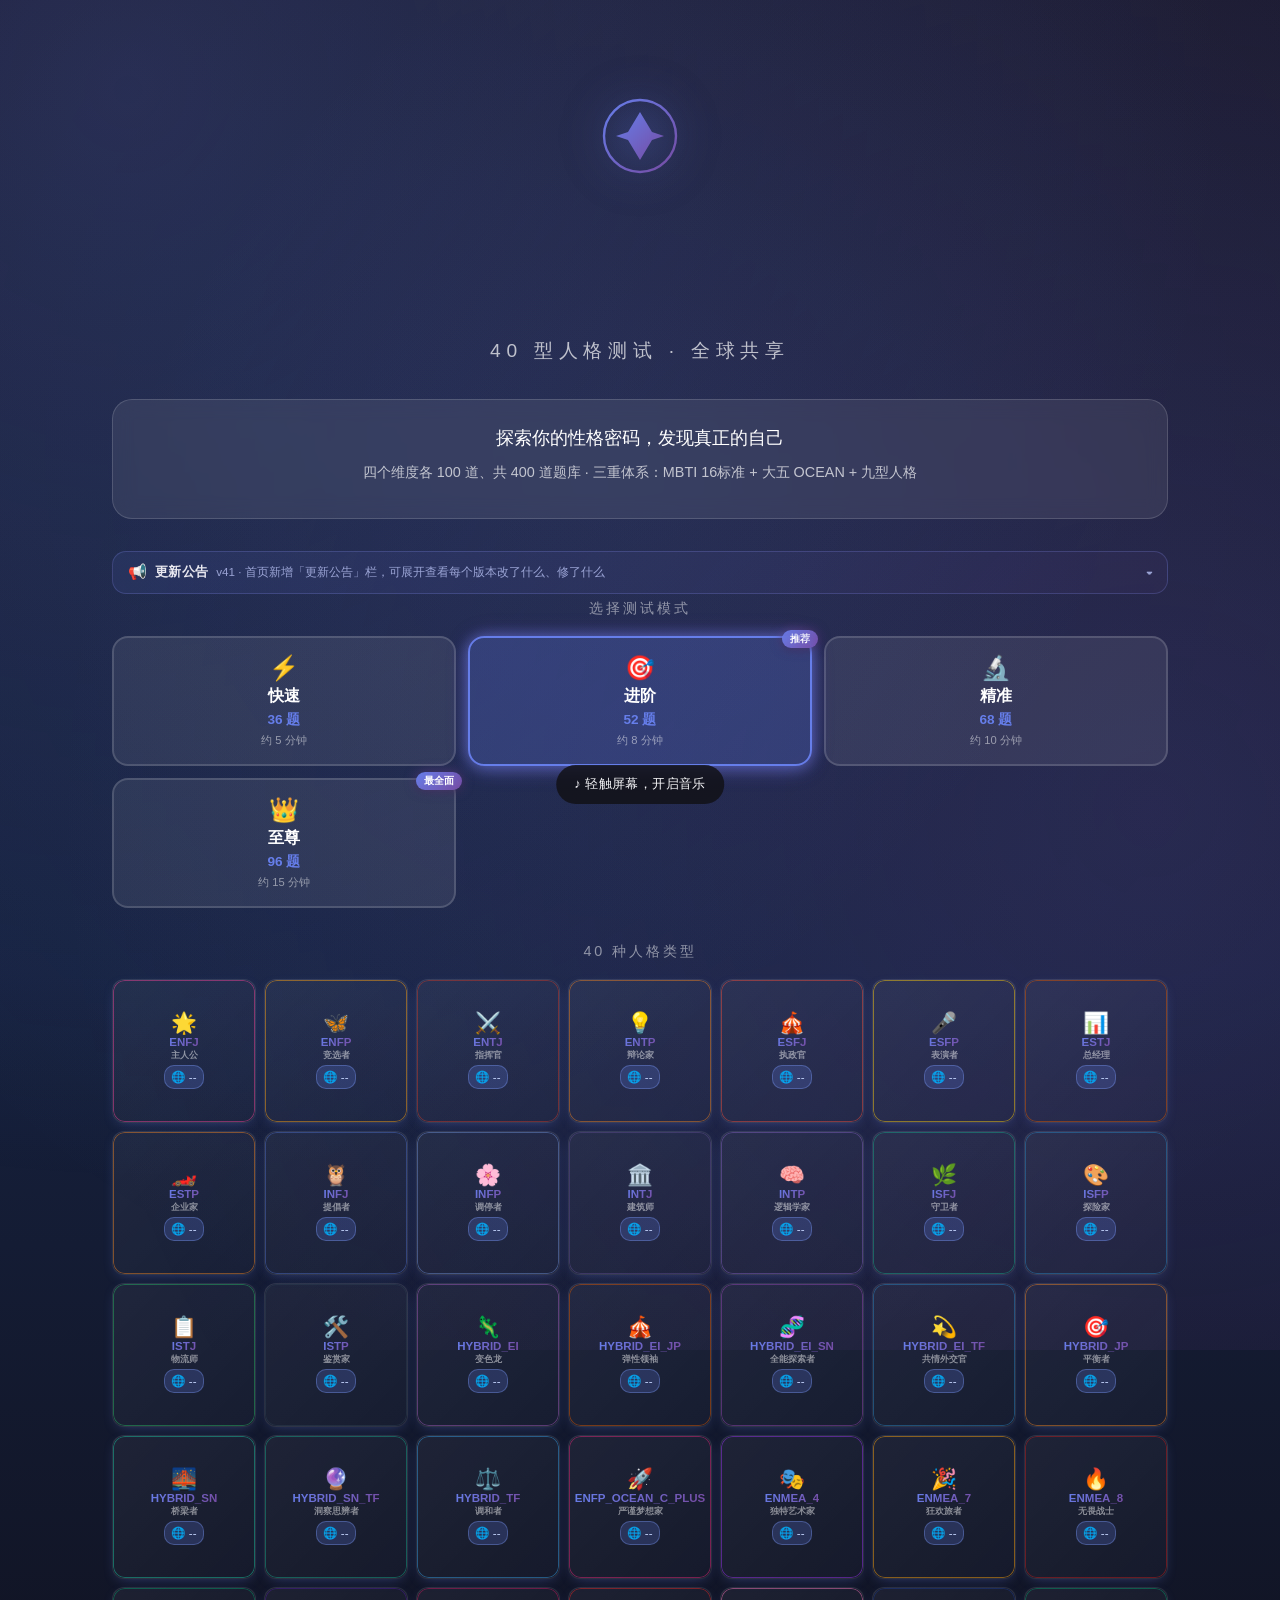
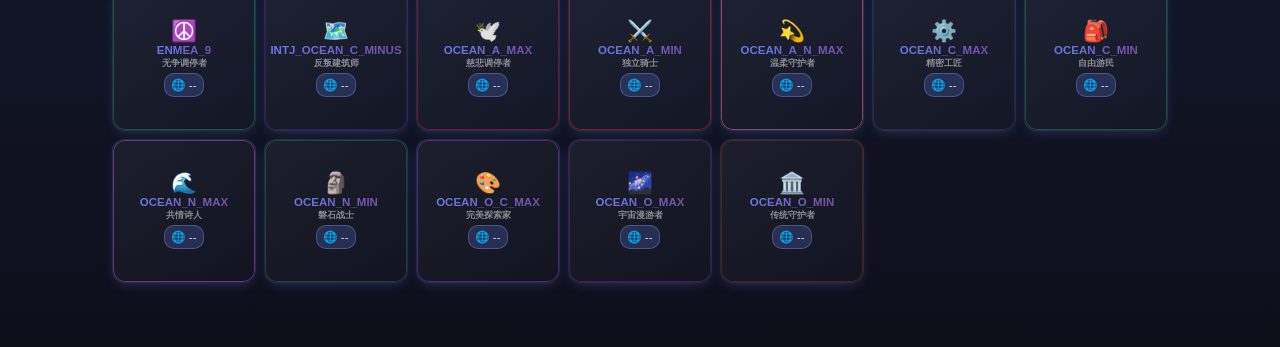
==== commit f5ea2515: "v41: 修复代号渲染/配色/文案/分享图/稀有型说明/隐藏维度/音乐按钮/弹层闪烁，新增更新公告栏" ====
--- a/index.html
+++ b/index.html
@@ -8,7 +8,7 @@
 <meta name="viewport" content="width=device-width, initial-scale=1.0, maximum-scale=1.0, user-scalable=no, viewport-fit=cover">
 <meta name="description" content="MBTI 40型人格测试 - 大五+九型+MBTI 三重人格体系">
 <meta name="theme-color" content="#0f0f1a">
-<title>MBTI 40型人格测试 · v39</title>
+<title>MBTI 40型人格测试 · v41</title>
 
 <!-- 社交分享预览（微信内需公众号 JS-SDK 才能定制，此处覆盖 QQ / 微博 / Telegram / Discord 等） -->
 <meta property="og:type" content="website">
@@ -25,7 +25,7 @@
 <meta name="twitter:image" content="https://kwdaj.github.io/mbti-40/og-cover.png">
 <link rel="icon" href="data:image/svg+xml,%3Csvg xmlns='http://www.w3.org/2000/svg' viewBox='0 0 100 100'%3E%3Ctext y='.9em' font-size='88'%3E%E2%9C%A8%3C/text%3E%3C/svg%3E">
 <link rel="apple-touch-icon" href="https://kwdaj.github.io/mbti-40/og-cover.png">
-<link rel="stylesheet" href="styles.css?v=28">
+<link rel="stylesheet" href="styles.css?v=30">
 </head>
 <body>
 <!-- 全局音乐控件 -->
@@ -64,6 +64,17 @@
       <div class="intro-card">
         <p>探索你的性格密码，发现真正的自己</p>
         <p class="intro-detail">四个维度各 100 道、共 400 道题库 · 三重体系：MBTI 16标准 + 大五 OCEAN + 九型人格</p>
+      </div>
+
+      <!-- 更新公告（内容由 app.js 渲染） -->
+      <div class="notice-board" id="noticeBoard" aria-expanded="false">
+        <button class="nb-head" onclick="toggleNotice()" aria-label="展开更新公告">
+          <span class="nb-icon">📢</span>
+          <span class="nb-title">更新公告</span>
+          <span class="nb-latest" id="nbLatest"></span>
+          <span class="nb-arrow">▾</span>
+        </button>
+        <div class="nb-body" id="nbBody"></div>
       </div>
 
       <!-- 继续上次测试（有未完成记录时由 JS 渲染） -->
@@ -173,7 +184,7 @@
   </div>
 </div>
 
-<script src="mbti-data.js?v=23"></script>
-<script src="app.js?v=35"></script>
+<script src="mbti-data.js?v=24"></script>
+<script src="app.js?v=37"></script>
 </body>
 </html>
--- a/styles.css
+++ b/styles.css
@@ -606,8 +606,8 @@
 
 @keyframes charInGlow {
   0%   { opacity: 0; transform: translateY(30px) scale(0.6); text-shadow: 0 0 0 rgba(255,255,255,0); }
-  50%  { opacity: 1; transform: translateY(-6px) scale(1.15); text-shadow: 0 0 30px rgba(102, 126, 234, 0.9), 0 0 60px rgba(118, 75, 162, 0.5); }
-  100% { opacity: 1; transform: translateY(0) scale(1); text-shadow: 0 0 15px rgba(102, 126, 234, 0.4); }
+  50%  { opacity: 1; transform: translateY(-6px) scale(1.15); text-shadow: 0 0 30px var(--char-glow, rgba(102, 126, 234, 0.9)), 0 0 60px var(--char-glow-soft, rgba(118, 75, 162, 0.5)); }
+  100% { opacity: 1; transform: translateY(0) scale(1); text-shadow: 0 0 15px var(--char-glow-soft, rgba(102, 126, 234, 0.4)); }
 }
 
 .result-name {
@@ -1175,21 +1175,17 @@
 /* ===== 人格详情模态框 ===== */
 .personality-modal {
   position: fixed; inset: 0;
-  background: rgba(0, 0, 0, 0.7);
+  background: rgba(9, 9, 16, 0.88);
   backdrop-filter: blur(6px);
   z-index: 2000;
   display: none;
   align-items: flex-end;
   justify-content: center;
-  animation: modalFade 0.2s ease;
 }
 .personality-modal.open {
   display: flex;
 }
-@keyframes modalFade {
-  from { opacity: 0; }
-  to { opacity: 1; }
-}
+/* modalFade 已移除：整层 opacity 动画会让不透明卡片透出背景，观感是「闪一下」 */
 
 .pm-sheet {
   width: 100%;
@@ -1742,21 +1738,10 @@
 .pm-sheet {
   position: relative;
   border-top-color: rgba(255, 255, 255, 0.12);
-  animation: sheetUp 0.3s cubic-bezier(0.22, 1, 0.36, 1),
-             sheetHalo 5.4s ease-in-out 1.2s infinite;
-}
-@keyframes sheetHalo {
-  0%, 100% {
-    box-shadow: 0 -10px 40px rgba(0, 0, 0, 0.5),
-                0 0 0 1px rgba(255, 255, 255, 0.07),
-                0 -4px 16px rgba(140, 150, 255, 0.12);
-  }
-  50% {
-    box-shadow: 0 -10px 40px rgba(0, 0, 0, 0.5),
-                0 0 0 1px rgba(255, 255, 255, 0.20),
-                0 -4px 26px rgba(140, 150, 255, 0.34);
-  }
-}
+  animation: sheetUp 0.3s cubic-bezier(0.22, 1, 0.36, 1);
+  box-shadow: 0 -10px 40px rgba(0, 0, 0, 0.5), 0 0 0 1px rgba(255, 255, 255, 0.07);
+}
+/* sheetHalo 已移除：无限 box-shadow 动画会在手机上造成整块卡片明暗抖动 */
 
 /* 2. 顶部两个 chip：光效整体调低一档，不再抢视线 */
 .pm-chip {
@@ -1787,7 +1772,6 @@
   .result-header,
   .resume-card,
   .music-btn,
-  .personality-modal,
   .share-modal {
     backdrop-filter: blur(4px);
     -webkit-backdrop-filter: blur(4px);
@@ -1797,3 +1781,170 @@
 @media (prefers-reduced-motion: reduce) {
   .pm-sheet { animation: sheetUp 0.3s cubic-bezier(0.22, 1, 0.36, 1); }
 }
+
+/* ===== 稀有型：隐藏维度强度（±4 分，中线中立）===== */
+.hidden-dims {
+  display: grid;
+  grid-template-columns: 1fr 1fr;
+  gap: 0.8rem 1.6rem;
+  margin-top: 0.4rem;
+}
+@media (max-width: 600px) {
+  .hidden-dims { grid-template-columns: 1fr; }
+}
+.hd-row { font-size: 0.75rem; color: var(--text-muted); }
+.hd-row.hd-hit { color: #f0b429; }
+.hd-head { display: flex; justify-content: space-between; margin-bottom: 4px; }
+.hd-track {
+  position: relative;
+  height: 10px;
+  border-radius: 5px;
+  background: rgba(255, 255, 255, 0.08);
+  overflow: hidden;
+}
+.hd-mid {
+  position: absolute;
+  left: 50%;
+  top: 0;
+  bottom: 0;
+  width: 1px;
+  background: rgba(255, 255, 255, 0.28);
+}
+.hd-fill { position: absolute; top: 0; bottom: 0; border-radius: 5px; }
+.hd-note {
+  font-size: 0.72rem;
+  color: var(--text-muted);
+  line-height: 1.6;
+  margin-bottom: 0.6rem;
+}
+
+/* ===== 音乐按钮：结果页停靠到顶部标题栏右侧（不再压卡片），测试页降干扰 ===== */
+body.scrolling .music-btn {
+  opacity: 0 !important;
+  pointer-events: none;
+}
+body.test-active .music-btn {
+  opacity: 0.34;
+  transition: opacity 0.3s ease, transform 0.3s ease, background 0.3s ease;
+}
+body.test-active .music-btn:hover,
+body.test-active .music-btn.playing {
+  opacity: 0.95;
+}
+body.result-active .music-btn {
+  top: max(14px, env(safe-area-inset-top, 0px) + 14px) !important;
+  bottom: auto !important;
+  right: 12px !important;
+  width: 40px;
+  height: 40px;
+  opacity: 0.55;
+  z-index: 1010;
+}
+body.result-active .music-btn:hover,
+body.result-active .music-btn.playing {
+  opacity: 1;
+}
+body.result-active .music-btn svg { width: 18px; height: 18px; }
+@media (max-width: 600px) {
+  body.test-active .music-btn {
+    width: 38px;
+    height: 38px;
+    right: 10px !important;
+    bottom: max(10px, env(safe-area-inset-bottom, 0px) + 10px) !important;
+  }
+  body.test-active .music-btn svg { width: 17px; height: 17px; }
+  body.result-active .music-btn {
+    top: max(12px, env(safe-area-inset-top, 0px) + 12px) !important;
+    right: 10px !important;
+    width: 36px;
+    height: 36px;
+  }
+}
+/* ===== 弹层防闪：卡片内不再跑无限呼吸光，改为静态光（保留 hover 反馈）===== */
+.personality-modal .pm-tag,
+.personality-modal .pm-chip {
+  animation: none;
+}
+/* 手机端遮罩不用毛玻璃：地址栏收起/滚动会触发整层重新模糊，观感是整屏闪一下。
+   0.88 的实色遮罩已经够暗，不依赖模糊 */
+@media (max-width: 768px) {
+  .personality-modal,
+  .personality-modal.open {
+    backdrop-filter: none !important;
+    -webkit-backdrop-filter: none !important;
+  }
+}
+
+/* ===== 首页更新公告栏 ===== */
+.notice-board {
+  margin: 1rem 0 0.2rem;
+  background: linear-gradient(135deg, rgba(102, 126, 234, 0.10), rgba(118, 75, 162, 0.07));
+  border: 1px solid rgba(140, 150, 255, 0.22);
+  border-radius: 14px;
+  overflow: hidden;
+}
+.nb-head {
+  width: 100%;
+  display: flex;
+  align-items: center;
+  gap: 0.5rem;
+  padding: 0.72rem 0.95rem;
+  background: transparent;
+  border: none;
+  cursor: pointer;
+  color: #e8e8f0;
+  font-size: 0.82rem;
+  font-weight: 600;
+  text-align: left;
+  font-family: inherit;
+}
+.nb-head:hover { background: rgba(255, 255, 255, 0.04); }
+.nb-icon { flex: 0 0 auto; font-size: 0.95rem; }
+.nb-title { flex: 0 0 auto; letter-spacing: 0.02em; }
+.nb-latest {
+  flex: 1 1 auto;
+  min-width: 0;
+  color: #9aa3d4;
+  font-weight: 500;
+  font-size: 0.73rem;
+  overflow: hidden;
+  text-overflow: ellipsis;
+  white-space: nowrap;
+}
+.nb-arrow {
+  flex: 0 0 auto;
+  color: #9aa3d4;
+  font-size: 0.8rem;
+  transition: transform 0.25s ease;
+}
+.notice-board.open .nb-arrow { transform: rotate(180deg); }
+.nb-body { display: none; padding: 0 0.95rem 0.9rem; }
+.notice-board.open .nb-body { display: block; }
+.nb-ver { padding: 0.7rem 0; border-top: 1px dashed rgba(255, 255, 255, 0.09); }
+.nb-body .nb-ver:first-child { border-top: none; padding-top: 0.2rem; }
+.nb-ver-head { display: flex; align-items: baseline; gap: 0.5rem; margin-bottom: 0.35rem; }
+.nb-ver-no { font-size: 0.8rem; font-weight: 800; color: #c0c8ff; }
+.nb-ver-date { font-size: 0.68rem; color: #7d84a8; }
+.nb-li {
+  display: flex;
+  gap: 0.4rem;
+  font-size: 0.74rem;
+  line-height: 1.7;
+  color: #b9bfd6;
+  margin-bottom: 0.15rem;
+}
+.nb-tag {
+  flex: 0 0 auto;
+  align-self: flex-start;
+  margin-top: 0.22rem;
+  font-size: 0.64rem;
+  line-height: 1.15rem;
+  height: 1.15rem;
+  padding: 0 0.3rem;
+  border-radius: 5px;
+  font-weight: 700;
+}
+.nb-tag.add { color: #7ee2b8; background: rgba(52, 199, 123, 0.14); }
+.nb-tag.fix { color: #ffb4a2; background: rgba(231, 76, 60, 0.16); }
+.nb-tag.opt { color: #9ec5ff; background: rgba(52, 152, 219, 0.16); }
+.nb-note { font-size: 0.68rem; color: #7d84a8; margin-top: 0.6rem; line-height: 1.6; }
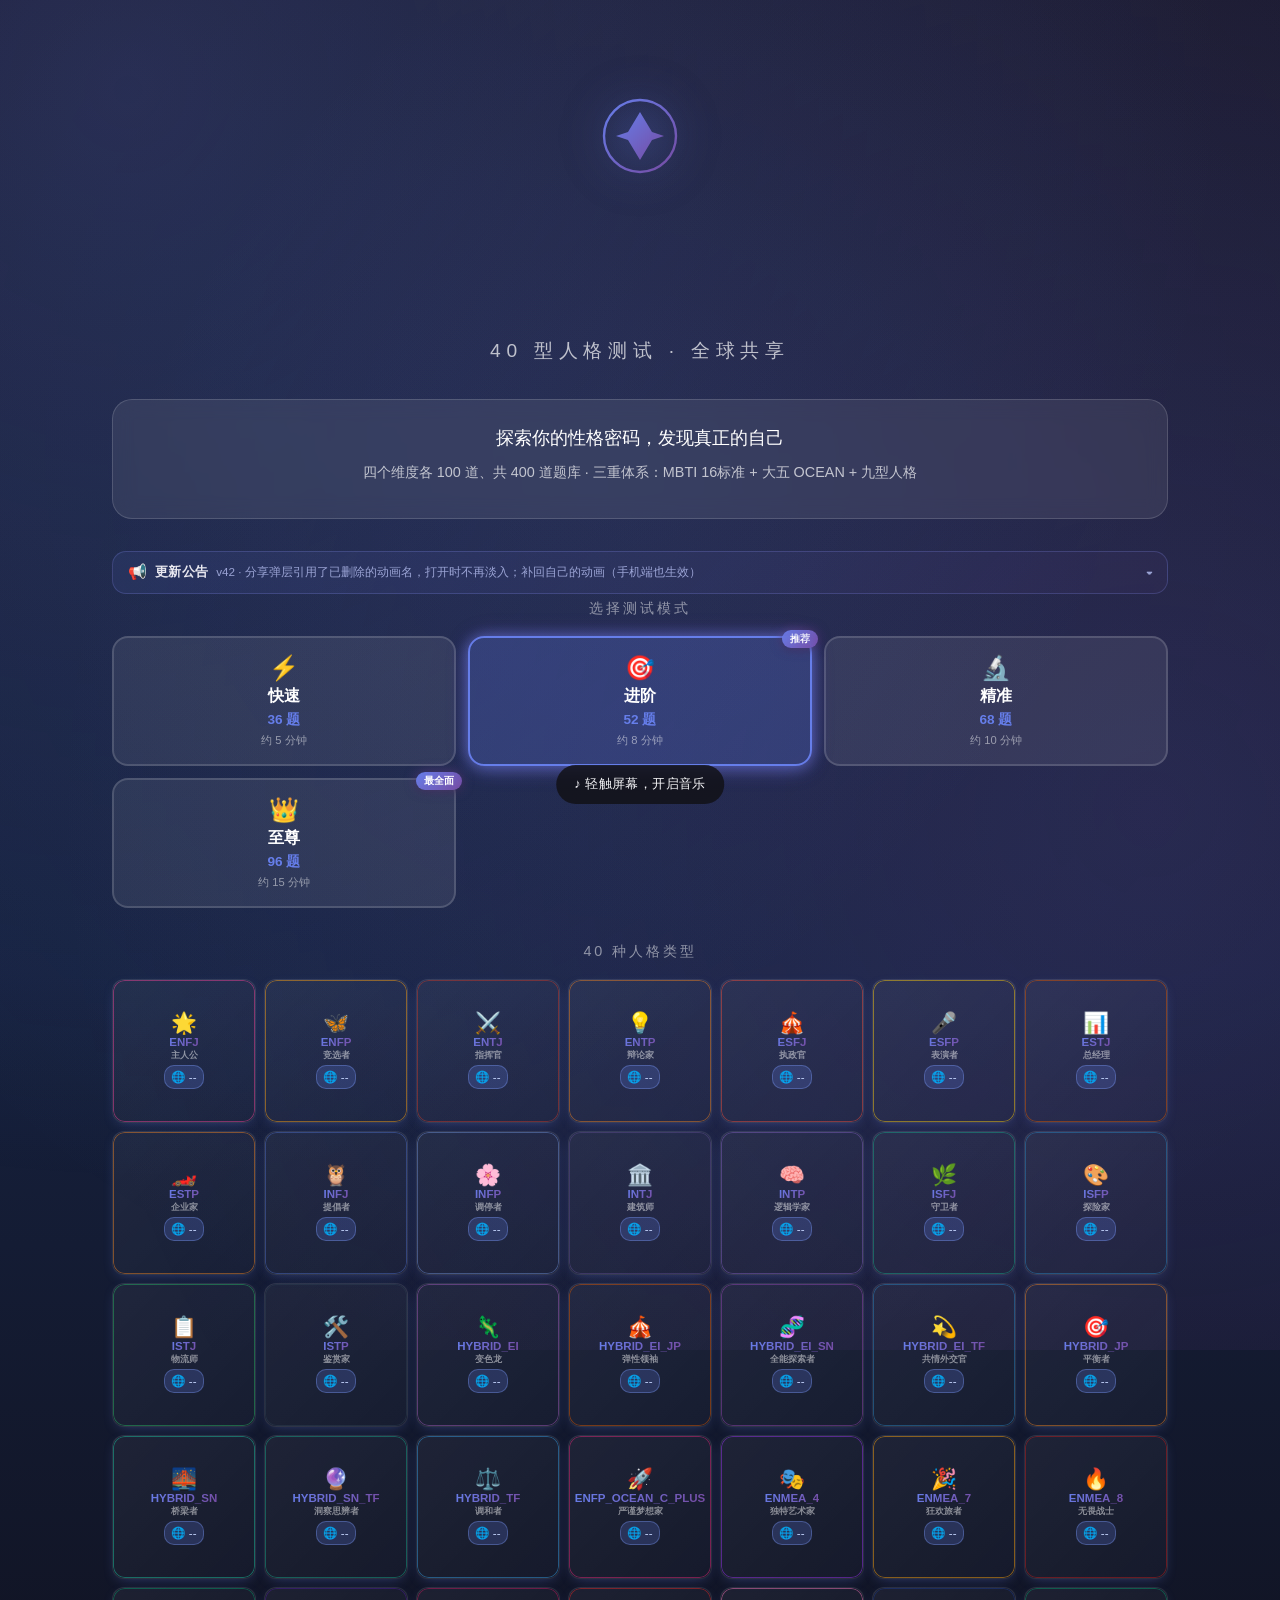
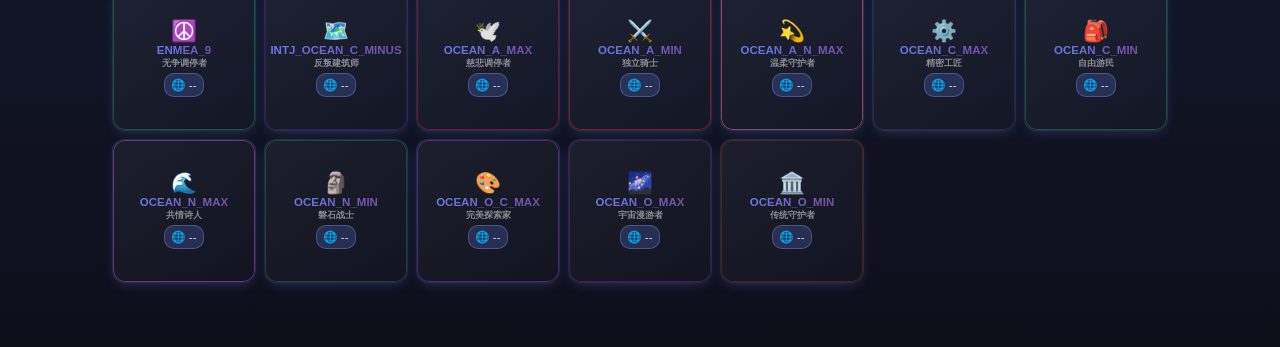
==== commit 3a264bf2: "v42: 修分享弹层动画名失效、无争调停者残留英文、公告栏 aria 状态" ====
--- a/index.html
+++ b/index.html
@@ -8,7 +8,7 @@
 <meta name="viewport" content="width=device-width, initial-scale=1.0, maximum-scale=1.0, user-scalable=no, viewport-fit=cover">
 <meta name="description" content="MBTI 40型人格测试 - 大五+九型+MBTI 三重人格体系">
 <meta name="theme-color" content="#0f0f1a">
-<title>MBTI 40型人格测试 · v41</title>
+<title>MBTI 40型人格测试 · v42</title>
 
 <!-- 社交分享预览（微信内需公众号 JS-SDK 才能定制，此处覆盖 QQ / 微博 / Telegram / Discord 等） -->
 <meta property="og:type" content="website">
@@ -25,7 +25,7 @@
 <meta name="twitter:image" content="https://kwdaj.github.io/mbti-40/og-cover.png">
 <link rel="icon" href="data:image/svg+xml,%3Csvg xmlns='http://www.w3.org/2000/svg' viewBox='0 0 100 100'%3E%3Ctext y='.9em' font-size='88'%3E%E2%9C%A8%3C/text%3E%3C/svg%3E">
 <link rel="apple-touch-icon" href="https://kwdaj.github.io/mbti-40/og-cover.png">
-<link rel="stylesheet" href="styles.css?v=30">
+<link rel="stylesheet" href="styles.css?v=31">
 </head>
 <body>
 <!-- 全局音乐控件 -->
@@ -184,7 +184,7 @@
   </div>
 </div>
 
-<script src="mbti-data.js?v=24"></script>
-<script src="app.js?v=37"></script>
+<script src="mbti-data.js?v=25"></script>
+<script src="app.js?v=38"></script>
 </body>
 </html>
--- a/styles.css
+++ b/styles.css
@@ -1590,7 +1590,7 @@
   background: rgba(0,0,0,0.78);
   backdrop-filter: blur(8px);
 }
-.share-modal.open { display: flex; animation: modalFade 0.24s ease; }
+.share-modal.open { display: flex; animation: shareFade 0.18s ease; }
 .share-sheet {
   position: relative;
   width: 100%;
@@ -1602,7 +1602,7 @@
   background: linear-gradient(180deg, #1d1d33, #14141f);
   border: 1px solid rgba(255,255,255,0.12);
   box-shadow: 0 24px 60px rgba(0,0,0,0.6);
-  animation: sheetPop 0.32s cubic-bezier(0.22, 1, 0.36, 1);
+  animation: sharePop 0.28s cubic-bezier(0.22, 1, 0.36, 1);
 }
 .share-close {
   position: absolute;
@@ -1948,3 +1948,13 @@
 .nb-tag.fix { color: #ffb4a2; background: rgba(231, 76, 60, 0.16); }
 .nb-tag.opt { color: #9ec5ff; background: rgba(52, 152, 219, 0.16); }
 .nb-note { font-size: 0.68rem; color: #7d84a8; margin-top: 0.6rem; line-height: 1.6; }
+
+/* ===== 分享弹层自己的关键帧（modalFade 已随弹层防闪一起删除）===== */
+@keyframes shareFade {
+  from { opacity: 0; }
+  to { opacity: 1; }
+}
+@keyframes sharePop {
+  from { opacity: 0; transform: translateY(14px) scale(0.96); }
+  to { opacity: 1; transform: translateY(0) scale(1); }
+}
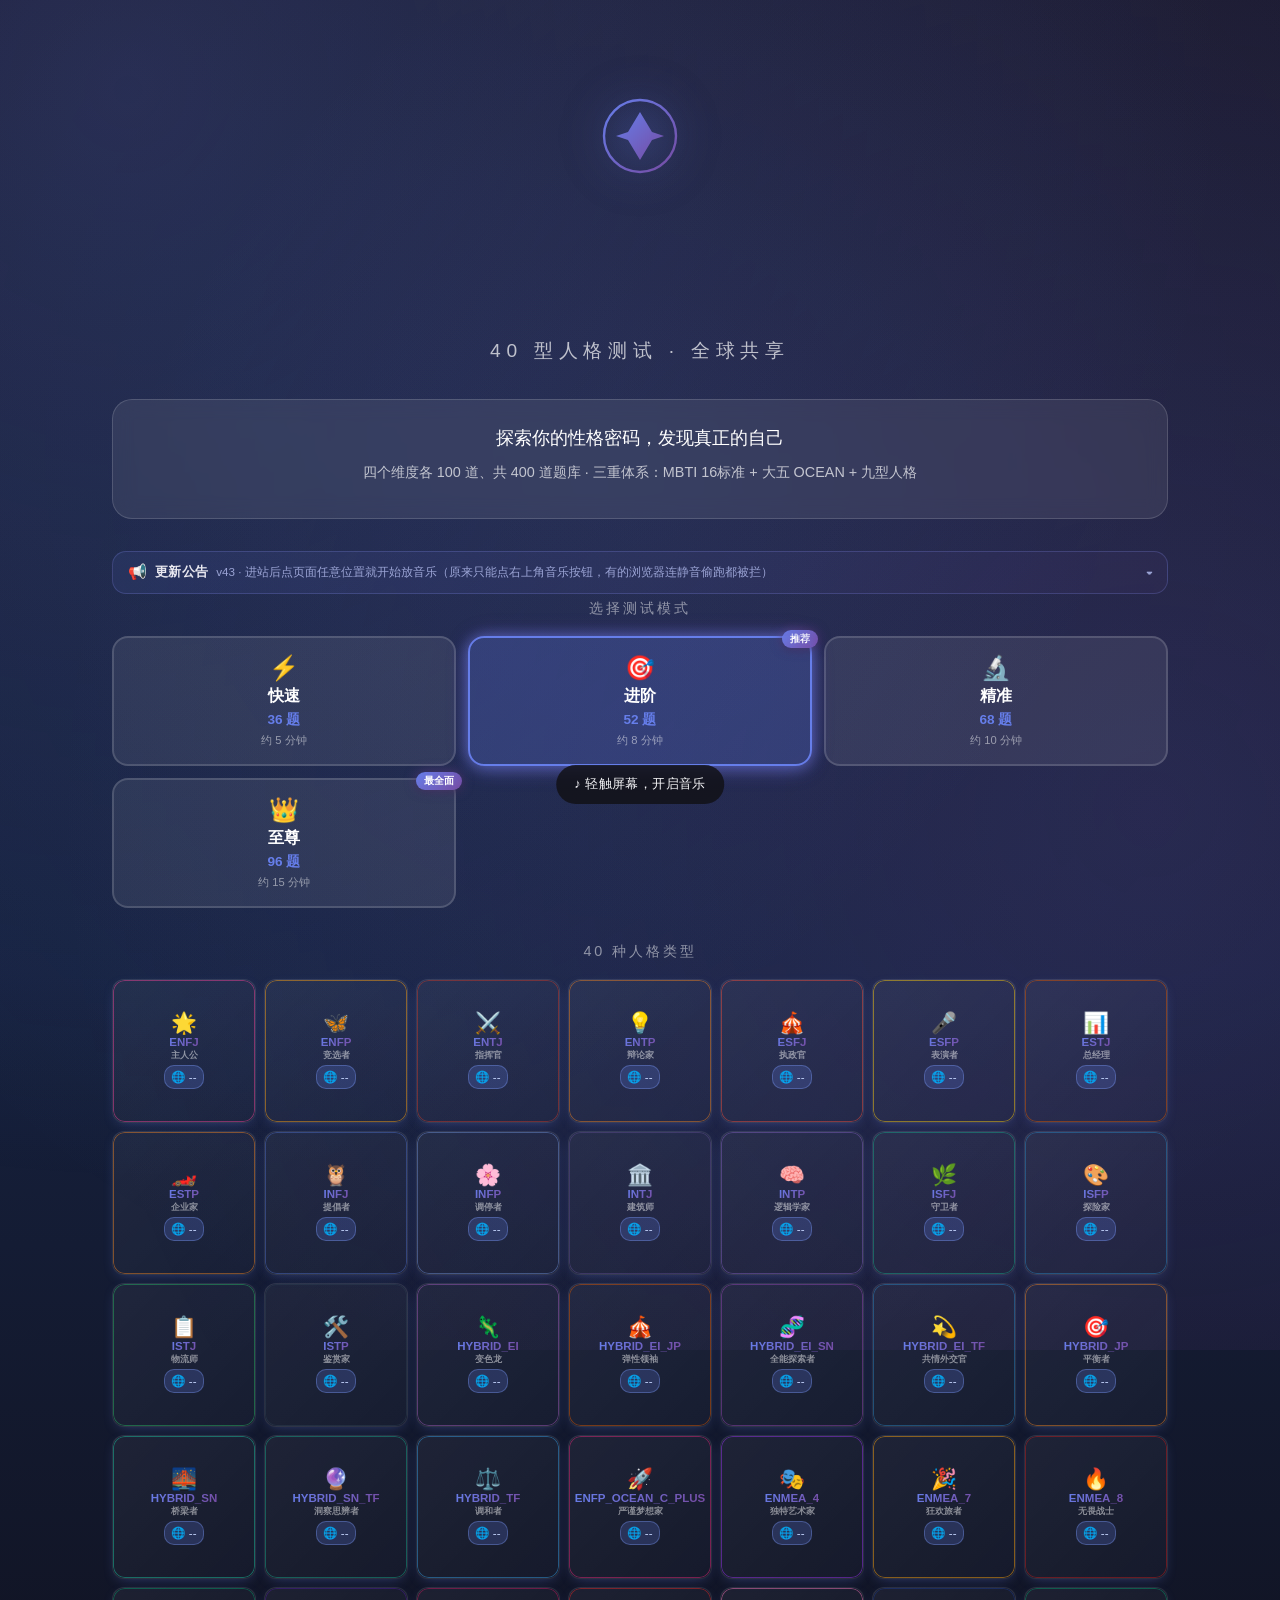
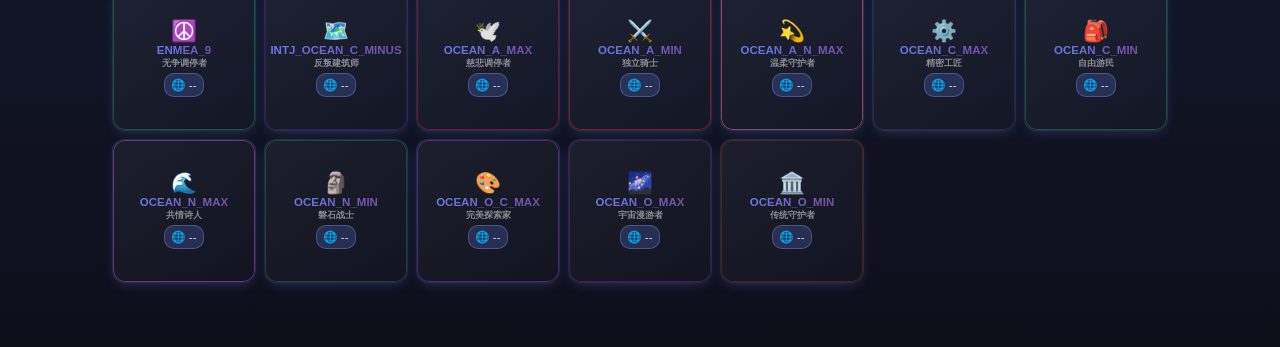
==== commit f895a822: "v43: 点任意位置即开播音乐、公告栏显示时分秒、公告只留 4 个版本" ====
--- a/index.html
+++ b/index.html
@@ -8,7 +8,7 @@
 <meta name="viewport" content="width=device-width, initial-scale=1.0, maximum-scale=1.0, user-scalable=no, viewport-fit=cover">
 <meta name="description" content="MBTI 40型人格测试 - 大五+九型+MBTI 三重人格体系">
 <meta name="theme-color" content="#0f0f1a">
-<title>MBTI 40型人格测试 · v42</title>
+<title>MBTI 40型人格测试 · v43</title>
 
 <!-- 社交分享预览（微信内需公众号 JS-SDK 才能定制，此处覆盖 QQ / 微博 / Telegram / Discord 等） -->
 <meta property="og:type" content="website">
@@ -185,6 +185,6 @@
 </div>
 
 <script src="mbti-data.js?v=25"></script>
-<script src="app.js?v=38"></script>
+<script src="app.js?v=39"></script>
 </body>
 </html>
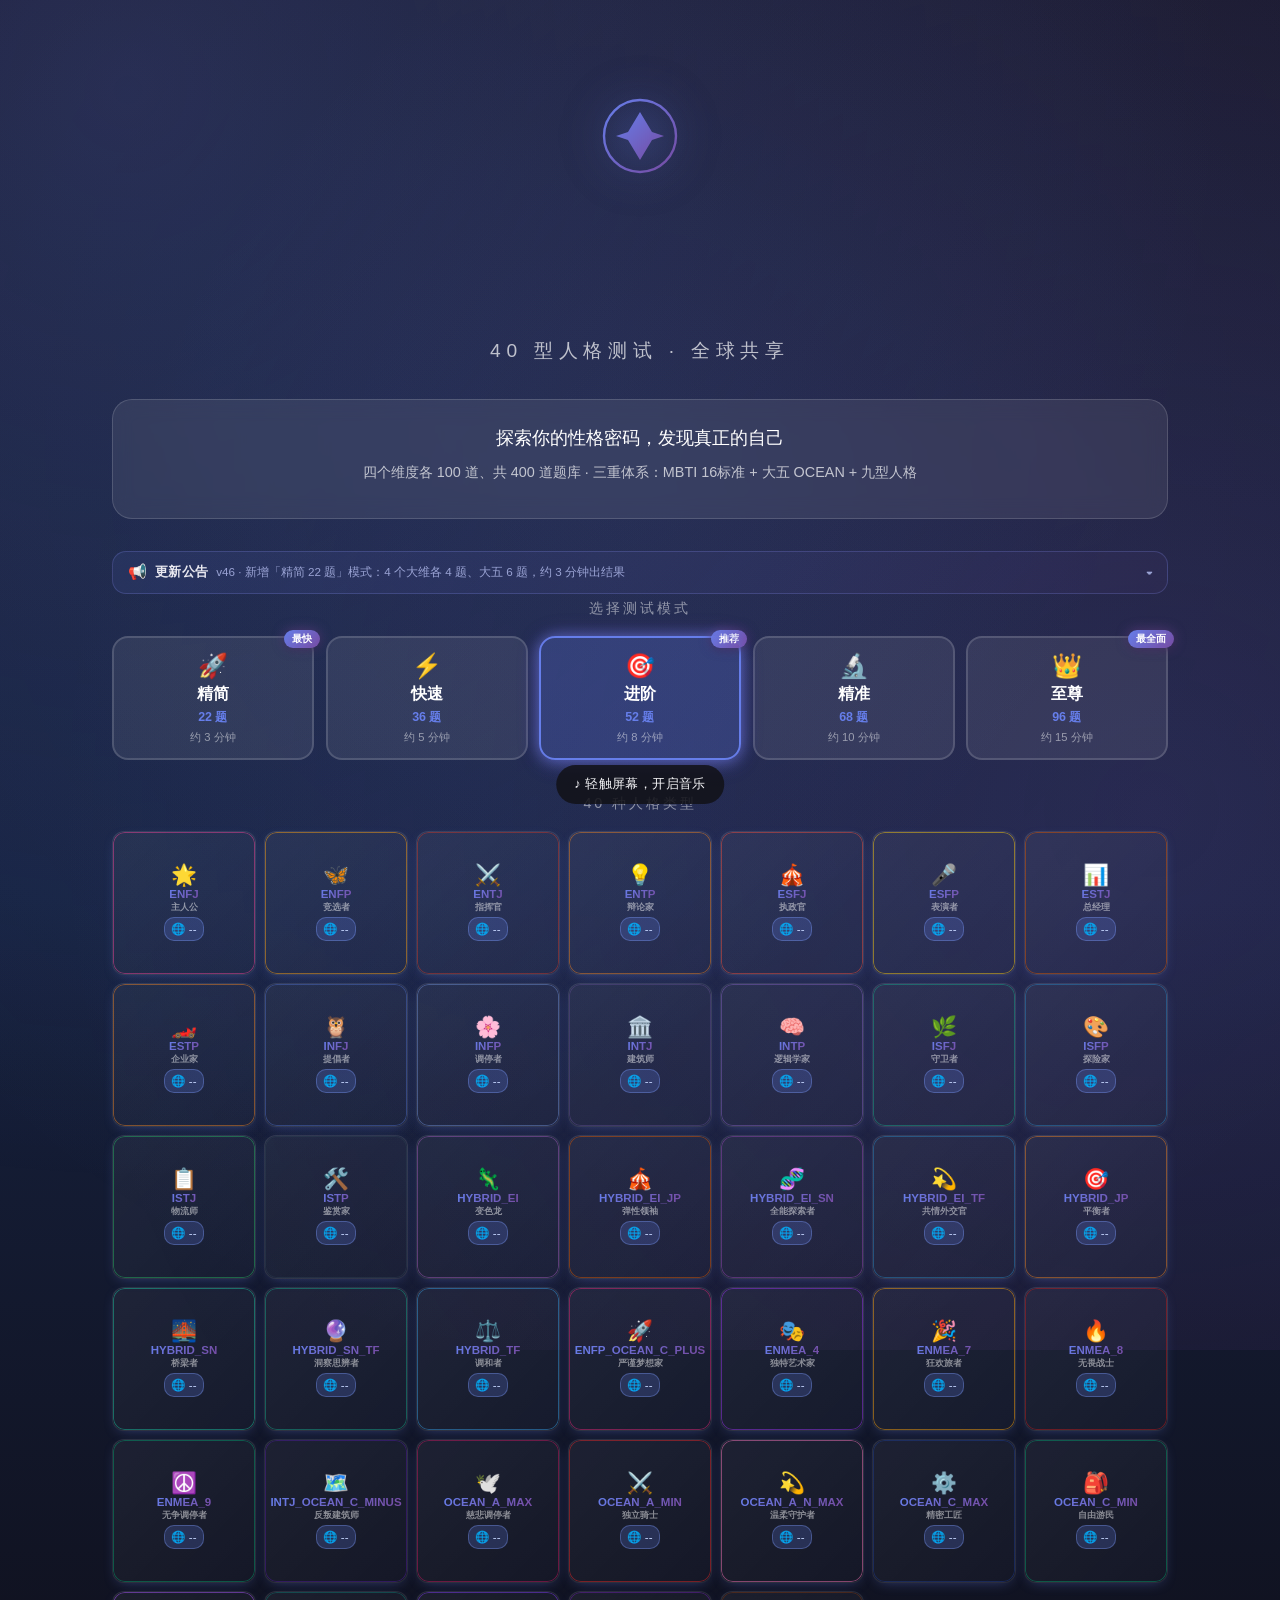
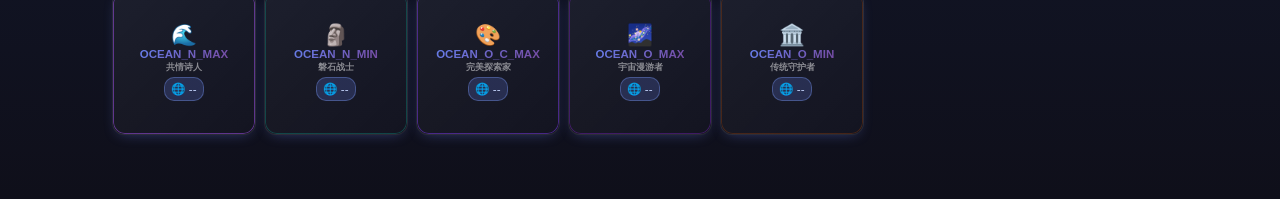
==== commit cc301659: "v46：新增精简 22 题模式 + 结果页专属配乐 + 补齐 13 首人格独家配乐" ====
--- a/index.html
+++ b/index.html
@@ -8,7 +8,7 @@
 <meta name="viewport" content="width=device-width, initial-scale=1.0, maximum-scale=1.0, user-scalable=no, viewport-fit=cover">
 <meta name="description" content="MBTI 40型人格测试 - 大五+九型+MBTI 三重人格体系">
 <meta name="theme-color" content="#0f0f1a">
-<title>MBTI 40型人格测试 · v43</title>
+<title>MBTI 40型人格测试 · v46</title>
 
 <!-- 社交分享预览（微信内需公众号 JS-SDK 才能定制，此处覆盖 QQ / 微博 / Telegram / Discord 等） -->
 <meta property="og:type" content="website">
@@ -25,7 +25,7 @@
 <meta name="twitter:image" content="https://kwdaj.github.io/mbti-40/og-cover.png">
 <link rel="icon" href="data:image/svg+xml,%3Csvg xmlns='http://www.w3.org/2000/svg' viewBox='0 0 100 100'%3E%3Ctext y='.9em' font-size='88'%3E%E2%9C%A8%3C/text%3E%3C/svg%3E">
 <link rel="apple-touch-icon" href="https://kwdaj.github.io/mbti-40/og-cover.png">
-<link rel="stylesheet" href="styles.css?v=31">
+<link rel="stylesheet" href="styles.css?v=32">
 </head>
 <body>
 <!-- 全局音乐控件 -->
@@ -84,6 +84,13 @@
       <div class="mode-select">
         <div class="mode-title">选择测试模式</div>
         <div class="mode-options">
+          <button class="mode-card" onclick="startTest('lite')">
+            <div class="mode-badge">最快</div>
+            <div class="mode-icon">🚀</div>
+            <div class="mode-name">精简</div>
+            <div class="mode-count">22 题</div>
+            <div class="mode-time">约 3 分钟</div>
+          </button>
           <button class="mode-card" onclick="startTest('quick')">
             <div class="mode-icon">⚡</div>
             <div class="mode-name">快速</div>
@@ -185,6 +192,6 @@
 </div>
 
 <script src="mbti-data.js?v=25"></script>
-<script src="app.js?v=39"></script>
+<script src="app.js?v=42"></script>
 </body>
 </html>
--- a/styles.css
+++ b/styles.css
@@ -1958,3 +1958,22 @@
   from { opacity: 0; transform: translateY(14px) scale(0.96); }
   to { opacity: 1; transform: translateY(0) scale(1); }
 }
+
+/* ===== 新增「精简 22 题」后共有 5 个模式：宽屏一排 5 个，手机 3+2 折行 ===== */
+.mode-options { grid-template-columns: repeat(5, 1fr); }
+@media (max-width: 700px) {
+  .mode-options { grid-template-columns: repeat(3, 1fr); }
+}
+@media (max-width: 380px) {
+  .mode-options { grid-template-columns: repeat(2, 1fr); }
+}
+.mode-options .mode-card { padding: 0.85rem 0.4rem; }
+.mode-options .mode-count { font-size: 0.78rem; }
+
+/* 结果页：正在播放的配乐提示 */
+.result-music {
+  margin-top: 0.5rem;
+  font-size: 0.76rem;
+  color: #9ec5ff;
+  letter-spacing: 0.2px;
+}
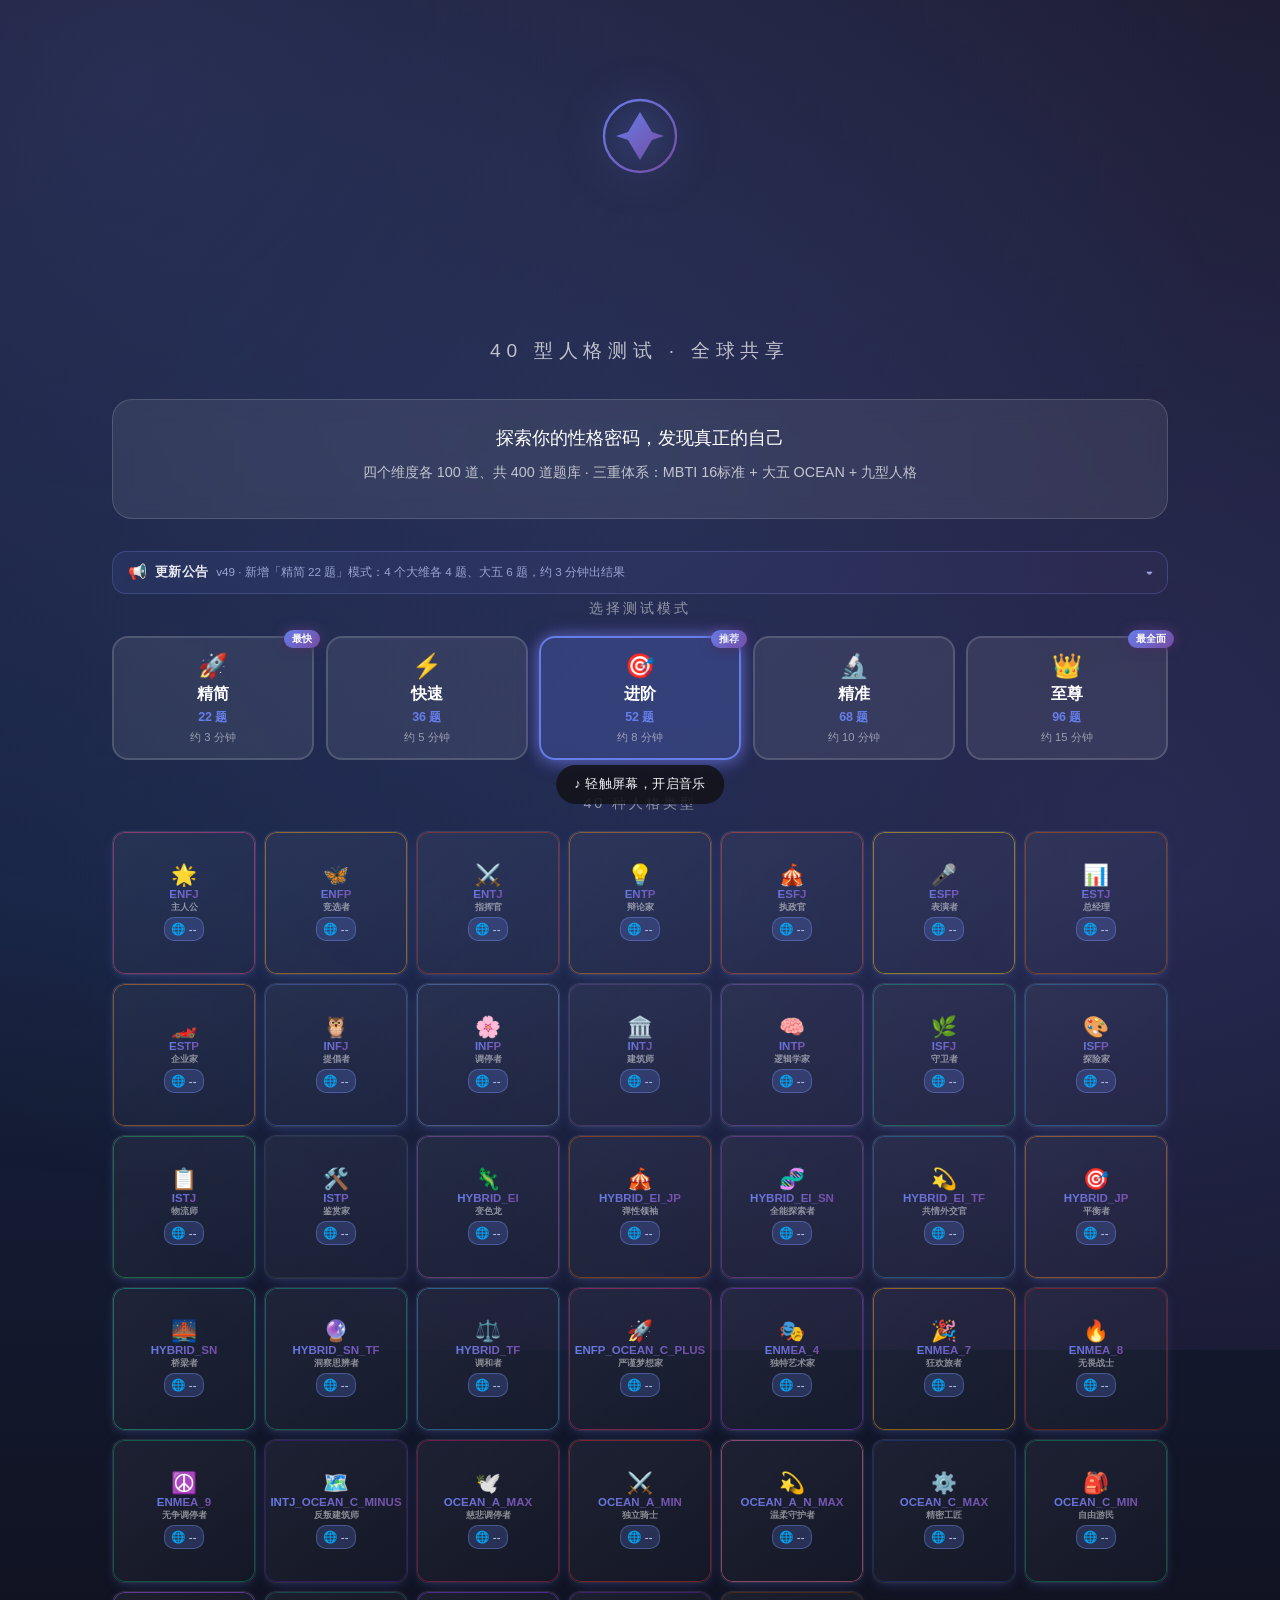
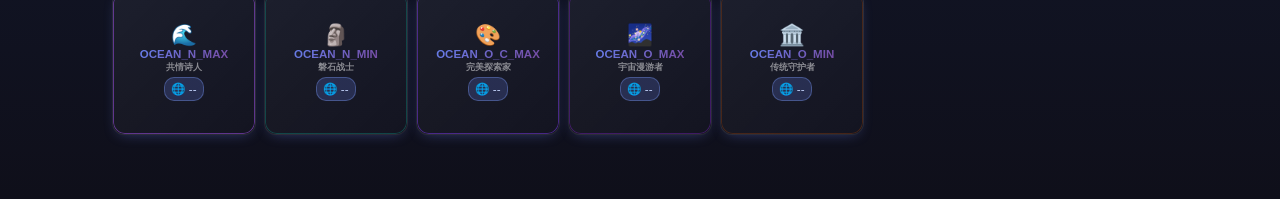
==== commit 5b2307ac: "v49：修断点续答阈值 + 结果页音乐状态文案 + 配乐加载兜底 + 手机端分享遮罩去模糊" ====
--- a/index.html
+++ b/index.html
@@ -8,7 +8,7 @@
 <meta name="viewport" content="width=device-width, initial-scale=1.0, maximum-scale=1.0, user-scalable=no, viewport-fit=cover">
 <meta name="description" content="MBTI 40型人格测试 - 大五+九型+MBTI 三重人格体系">
 <meta name="theme-color" content="#0f0f1a">
-<title>MBTI 40型人格测试 · v46</title>
+<title>MBTI 40型人格测试 · v49</title>
 
 <!-- 社交分享预览（微信内需公众号 JS-SDK 才能定制，此处覆盖 QQ / 微博 / Telegram / Discord 等） -->
 <meta property="og:type" content="website">
@@ -25,7 +25,7 @@
 <meta name="twitter:image" content="https://kwdaj.github.io/mbti-40/og-cover.png">
 <link rel="icon" href="data:image/svg+xml,%3Csvg xmlns='http://www.w3.org/2000/svg' viewBox='0 0 100 100'%3E%3Ctext y='.9em' font-size='88'%3E%E2%9C%A8%3C/text%3E%3C/svg%3E">
 <link rel="apple-touch-icon" href="https://kwdaj.github.io/mbti-40/og-cover.png">
-<link rel="stylesheet" href="styles.css?v=32">
+<link rel="stylesheet" href="styles.css?v=33">
 </head>
 <body>
 <!-- 全局音乐控件 -->
@@ -192,6 +192,6 @@
 </div>
 
 <script src="mbti-data.js?v=25"></script>
-<script src="app.js?v=42"></script>
+<script src="app.js?v=44"></script>
 </body>
 </html>
--- a/styles.css
+++ b/styles.css
@@ -1771,8 +1771,7 @@
   .test-header,
   .result-header,
   .resume-card,
-  .music-btn,
-  .share-modal {
+  .music-btn {
     backdrop-filter: blur(4px);
     -webkit-backdrop-filter: blur(4px);
   }
@@ -1781,6 +1780,9 @@
 @media (prefers-reduced-motion: reduce) {
   .pm-sheet { animation: sheetUp 0.3s cubic-bezier(0.22, 1, 0.36, 1); }
 }
+
+/* 补一个被引用但没定义的色阶变量（原来只靠 var(--text-dim, #aaa) 的兜底值生效） */
+:root { --text-dim: #aaa; }
 
 /* ===== 稀有型：隐藏维度强度（±4 分，中线中立）===== */
 .hidden-dims {
@@ -1869,7 +1871,9 @@
    0.88 的实色遮罩已经够暗，不依赖模糊 */
 @media (max-width: 768px) {
   .personality-modal,
-  .personality-modal.open {
+  .personality-modal.open,
+  .share-modal,
+  .share-modal.open {
     backdrop-filter: none !important;
     -webkit-backdrop-filter: none !important;
   }
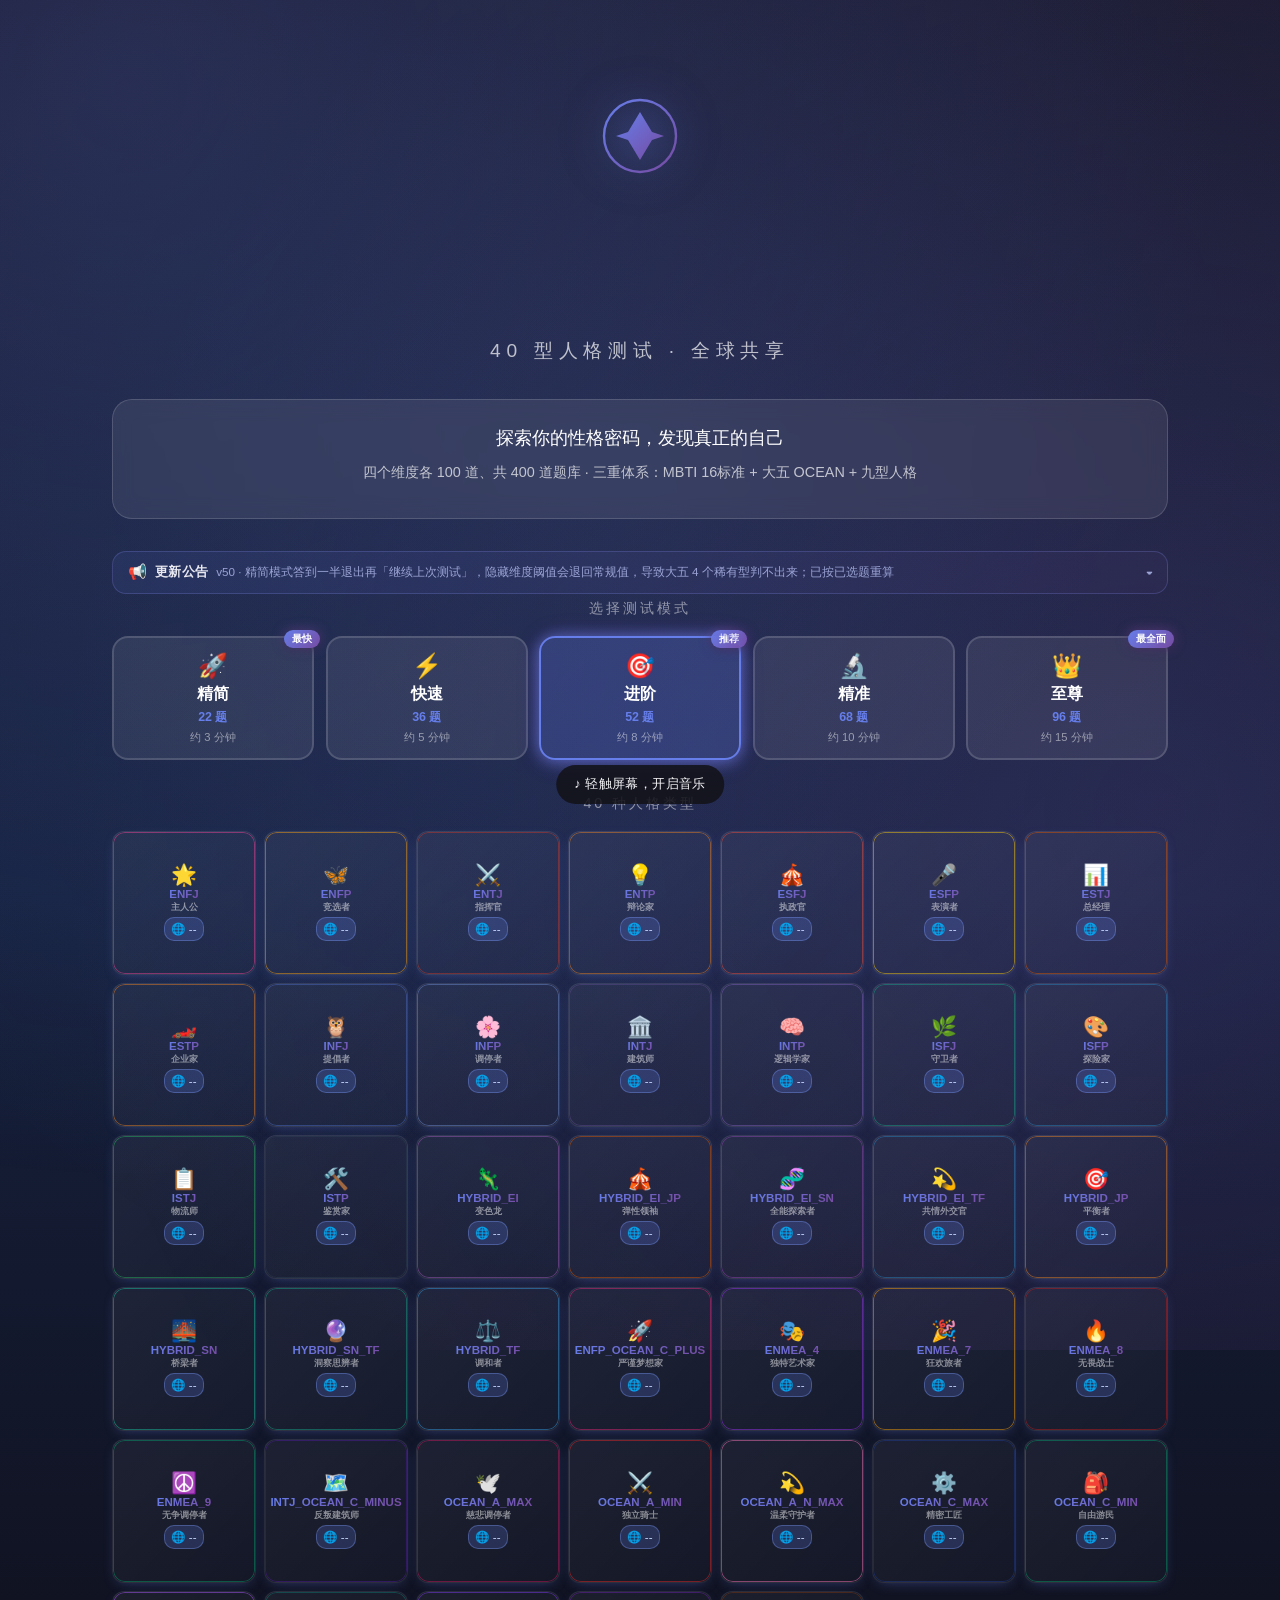
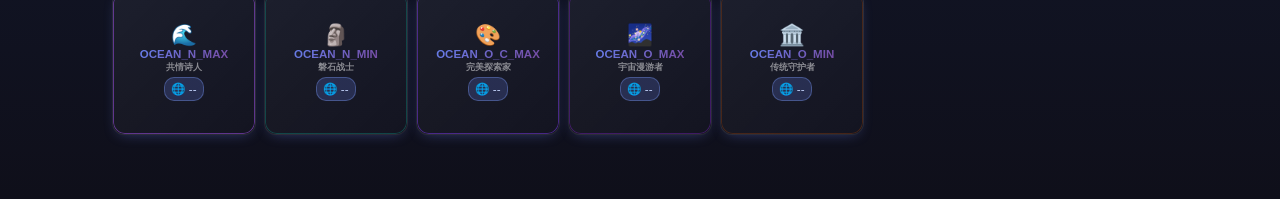
==== commit 431f2828: "v50：公告栏按版本分组（修复合集单列一条）" ====
--- a/index.html
+++ b/index.html
@@ -8,7 +8,7 @@
 <meta name="viewport" content="width=device-width, initial-scale=1.0, maximum-scale=1.0, user-scalable=no, viewport-fit=cover">
 <meta name="description" content="MBTI 40型人格测试 - 大五+九型+MBTI 三重人格体系">
 <meta name="theme-color" content="#0f0f1a">
-<title>MBTI 40型人格测试 · v49</title>
+<title>MBTI 40型人格测试 · v50</title>
 
 <!-- 社交分享预览（微信内需公众号 JS-SDK 才能定制，此处覆盖 QQ / 微博 / Telegram / Discord 等） -->
 <meta property="og:type" content="website">
@@ -192,6 +192,6 @@
 </div>
 
 <script src="mbti-data.js?v=25"></script>
-<script src="app.js?v=44"></script>
+<script src="app.js?v=45"></script>
 </body>
 </html>
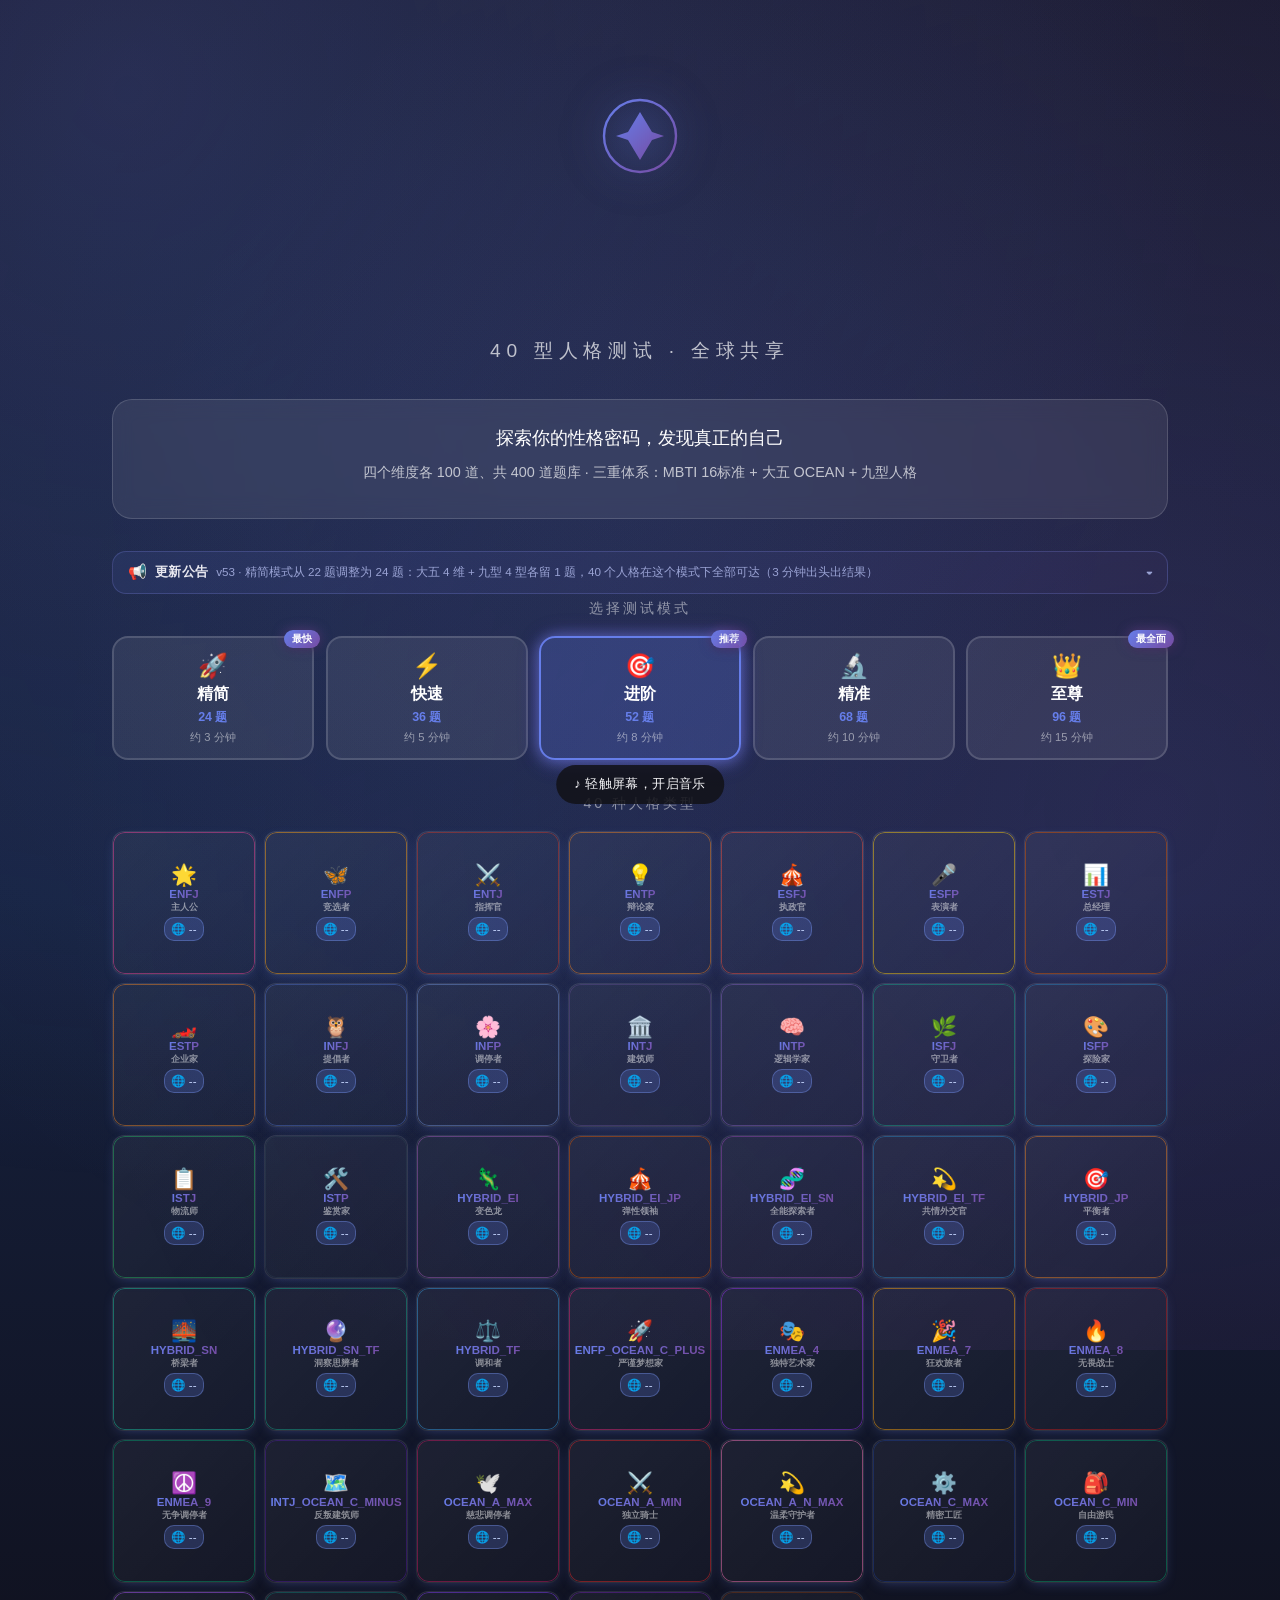
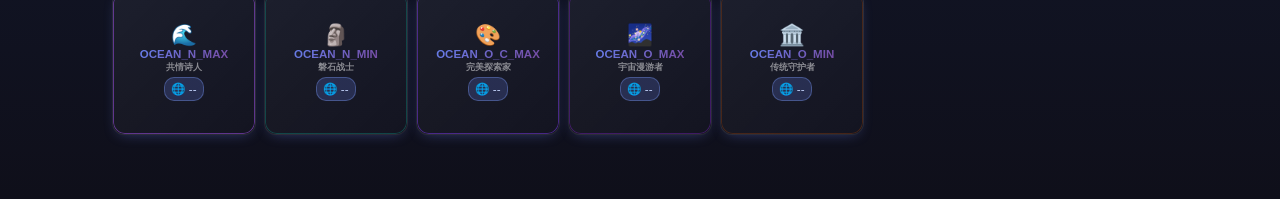
==== commit 598acf88: "v53：精简 24 题（恢复九型）+ 专属曲淡入 + 清死代码" ====
--- a/index.html
+++ b/index.html
@@ -8,7 +8,7 @@
 <meta name="viewport" content="width=device-width, initial-scale=1.0, maximum-scale=1.0, user-scalable=no, viewport-fit=cover">
 <meta name="description" content="MBTI 40型人格测试 - 大五+九型+MBTI 三重人格体系">
 <meta name="theme-color" content="#0f0f1a">
-<title>MBTI 40型人格测试 · v50</title>
+<title>MBTI 40型人格测试 · v53</title>
 
 <!-- 社交分享预览（微信内需公众号 JS-SDK 才能定制，此处覆盖 QQ / 微博 / Telegram / Discord 等） -->
 <meta property="og:type" content="website">
@@ -88,7 +88,7 @@
             <div class="mode-badge">最快</div>
             <div class="mode-icon">🚀</div>
             <div class="mode-name">精简</div>
-            <div class="mode-count">22 题</div>
+            <div class="mode-count">24 题</div>
             <div class="mode-time">约 3 分钟</div>
           </button>
           <button class="mode-card" onclick="startTest('quick')">
@@ -192,6 +192,6 @@
 </div>
 
 <script src="mbti-data.js?v=25"></script>
-<script src="app.js?v=45"></script>
+<script src="app.js?v=48"></script>
 </body>
 </html>
